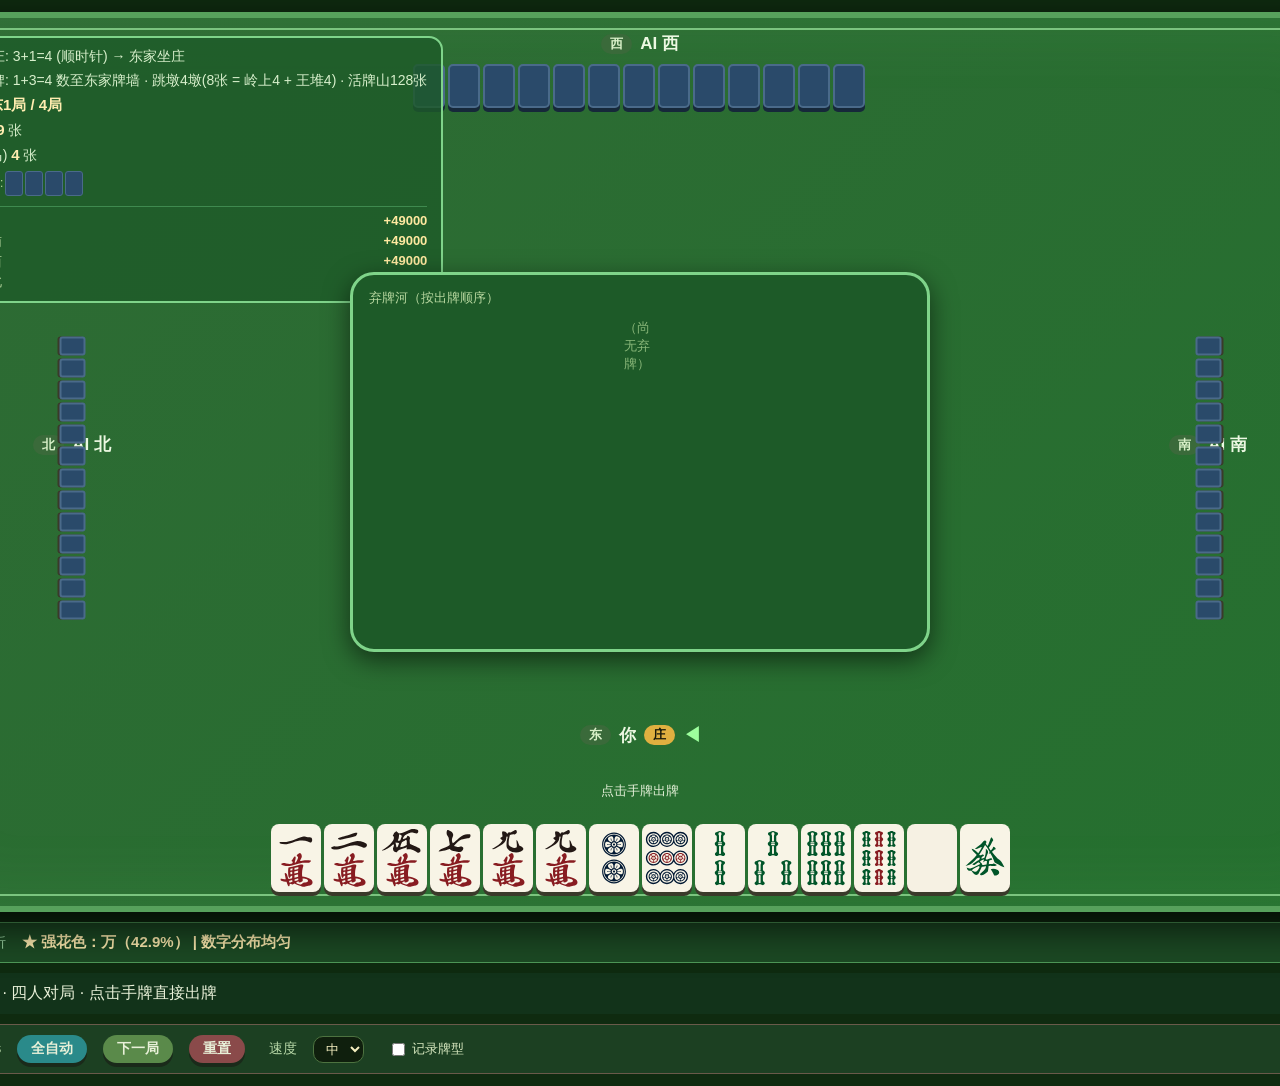
==== index.html @ 4e533957 "初始化七子麻将（Tiisu Mahjong）仓库 规则：Pub-Polaris 原创的赋本位麻将变种（7赋起和）。 代码：由 AI 协作实现（opencode / DeepSeek Harness）。" ====
<!DOCTYPE html>
<html lang="zh-CN">
<head>
<meta charset="UTF-8">
<meta name="viewport" content="width=device-width, initial-scale=1.0">
<title>七子麻将 · 四人游戏</title>
<style>
*{box-sizing:border-box;user-select:none}
body{background:#0f2b10;min-height:100vh;display:flex;justify-content:center;align-items:flex-start;font-family:'Segoe UI',Roboto,sans-serif;margin:0;padding:12px;color:#e4f0d8}
.app{width:1460px;display:flex;flex-direction:column;gap:10px}

/* ── 方形桌面（更亮更大）── */
.table{width:1460px;height:900px;background:linear-gradient(135deg,#2e6a34,#25702f);border-radius:30px;position:relative;border:6px solid #57a15c;box-shadow:0 14px 44px rgba(0,0,0,.75),inset 0 0 80px rgba(120,220,120,.12);flex:none}
.table::before{content:'';position:absolute;inset:10px;border:2px solid #7bc47f;border-radius:22px;pointer-events:none}

/* ── 左上角信息栏（雀魂风格）── */
.top-left-info{position:absolute;left:24px;top:18px;z-index:10;background:#1d5a28cc;border:2px solid #7fd48a;border-radius:14px;padding:10px 14px;display:flex;flex-direction:column;gap:6px;min-width:230px}
.top-left-info .tli-item{font-size:14px;color:#d8f0cc;white-space:nowrap}
.top-left-info .tli-item strong{color:#ffedb0;font-size:15px}
.tli-scores{display:grid;grid-template-columns:auto auto;column-gap:16px;row-gap:2px;margin-top:4px;border-top:1px solid #3f8a4f;padding-top:6px;font-size:13px}
.tli-scores .s-name{color:#b8d8a0}
.tli-scores .s-val{color:#ffe9a0;font-weight:700;text-align:right;min-width:70px}

/* ── 中央固定方形：统一弃牌河（四家按出牌顺序，不分割）── */
.center-square{position:absolute;left:50%;top:50%;transform:translate(-50%,-50%);width:580px;height:380px;background:#1d5a28;border:3px solid #7fd48a;border-radius:24px;z-index:10;display:flex;flex-direction:column;align-items:center;gap:8px;box-shadow:0 8px 26px rgba(0,0,0,.55);padding:14px 16px}
.center-river-label{font-size:13px;color:#b8d8a0;align-self:flex-start}
.center-river{max-height:310px;overflow-y:auto;width:100%}

/* 四个座位 */
.seat{position:absolute;display:flex;flex-direction:column;align-items:center;z-index:5}
.seat-top{top:14px;left:50%;transform:translateX(-50%);width:660px}
.seat-bottom{bottom:14px;left:50%;transform:translateX(-50%);width:1100px}
.seat-left{left:16px;top:50%;transform:translateY(-50%);width:280px}
.seat-right{right:16px;top:50%;transform:translateY(-50%);width:280px}

.pname{color:#ecf8e2;font-size:17px;font-weight:700;display:flex;gap:8px;align-items:center;margin-bottom:5px;white-space:nowrap}
.pname .seat-badge{background:#3a6a3a;border-radius:10px;padding:1px 9px;font-size:13px;color:#d8f0c8}
.pname .dealer-badge{background:#e0b040;color:#1a1a0a;padding:1px 9px;border-radius:10px;font-size:13px;font-weight:800}
.pname .turn-mark{color:#9dff9d;font-size:18px}

/* 手牌 */
.ptiles{display:flex;gap:3px;justify-content:center}
.ptiles.nowrap{flex-wrap:nowrap}
.ptiles.wrap{display:grid;grid-template-columns:repeat(14,min-content);gap:3px;justify-content:center}
.tile{width:50px;height:68px;background-color:#f6f1e3;background-size:100% 100%;background-repeat:no-repeat;background-position:center;border-radius:8px;box-shadow:0 4px 0 #3a3a2a;position:relative;flex:none}
.tile.hidden{background:#2a4a6a;border:2px solid #4a6a8a;box-shadow:0 4px 0 #16283a}
.tile.clickable{cursor:pointer;transition:transform .08s}
.tile.clickable:hover{transform:translateY(-9px);box-shadow:0 9px 0 #4a6a3a}
.tile.small{width:32px;height:44px;border-radius:5px}
.tile.side{width:19px;height:26px;border-radius:3px;box-shadow:0 2px 0 #3a3a2a}
.tile.tiny{width:24px;height:33px;border-radius:4px;box-shadow:0 2px 0 #3a3a2a}
.tile.last-discard{box-shadow:0 0 12px #ff8a8a,0 4px 0 #3a3a2a;outline:2px solid #ff6a6a}

/* 副露 */
.melds{display:flex;gap:6px;margin-top:3px;flex-wrap:wrap;justify-content:center}
.meld-group{display:flex;align-items:center;gap:1px;background:rgba(0,0,0,.25);border-radius:6px;padding:2px 3px}
.meld-group .mtype{font-size:11px;color:#ffe9a0;margin-right:3px;font-weight:700}
.meld-group .tile{box-shadow:none;border:1px solid #b8b890}

/* 各家分区：副露区(左) / 手牌区（操作按钮在玩家手牌上方） */
.seat{display:flex;flex-direction:column;align-items:center;gap:4px}
.meld-area{display:flex;flex-direction:column;gap:4px;align-items:center;order:-1}
.hand-area{display:flex;align-items:center;justify-content:center}
.hand-area.rotate-left{transform:rotate(90deg)}
.hand-area.rotate-right{transform:rotate(-90deg)}
.seat-controls{display:flex;gap:8px;justify-content:center;align-items:center;flex-wrap:wrap;min-height:34px}

/* 弃牌河 */
.pdiscards{display:grid;grid-template-columns:repeat(7,min-content);gap:1px;margin-top:4px;justify-content:center}
.pdiscards .tile{box-shadow:none;border:1px solid #9a9a7a;position:relative}
/* 河牌高亮覆盖层：悬停手牌时显示 */
.pdiscards .tile.hl::after{content:'';position:absolute;inset:0;background:#CCCC33cc;border-radius:3px}

/* 按钮 */
.btn{border:none;border-radius:18px;padding:8px 18px;font-weight:700;font-size:16px;cursor:pointer;box-shadow:0 4px 0 #1a2a1a;transition:all .06s;color:#e8f0d8}
.btn:active{transform:translateY(4px);box-shadow:0 1px 0 #1a2a1a}
.btn:disabled{opacity:.35;transform:translateY(2px);pointer-events:none}
.btn-primary{background:#d4a448;color:#1a1a0a}
.btn-secondary{background:#5a8a4a}
.btn-win{background:#d44;color:#fff}
.btn-auto{background:#2a8a8a}
.btn-danger{background:#8a4a4a}
.btn-sm{font-size:14px;padding:5px 14px;border-radius:14px}

/* 提示覆盖 */
.msg-overlay{position:absolute;top:50%;left:50%;transform:translate(-50%,-170%);background:rgba(0,0,0,.9);color:#fde68a;padding:14px 30px;border-radius:18px;font-size:20px;font-weight:800;z-index:30;text-align:center;pointer-events:none;max-width:800px}

/* 分析栏 / 消息栏 */
.panel{background:#1c4a24;border:1px solid #4f9a58;border-radius:16px;padding:10px 18px;color:#d8f0cc;font-size:15px;display:flex;align-items:center;gap:16px;flex-wrap:wrap;min-height:40px}
.panel .label{color:#a0d8a8;font-size:14px}
.panel .content{color:#ffedb0;font-weight:600}
.msglog{background:#12331a;border-radius:16px;padding:10px 18px;border-left:6px solid #d0b060;color:#e8f0d8;font-size:16px;min-height:38px;display:flex;align-items:center;flex-wrap:wrap;gap:6px 16px}

/* 运行时工具条（游戏页只留日志 + 少量运行时按钮；配置移门户/debug） */
.runtime-bar{background:#1c4022;border-radius:16px;padding:10px 18px;border:1px solid #6a5a4a;display:flex;align-items:center;gap:10px 16px;flex-wrap:wrap;font-size:15px}
.runtime-bar .dbg-label{color:#b8d8a8;font-size:14px}
.debug-log{background:#0d250f;border-radius:16px;padding:10px 16px;border:1px solid #4f8a58;color:#b8d8b0;font-size:13px;max-height:170px;overflow-y:auto;font-family:Consolas,'Courier New',monospace;display:flex;flex-direction:column;gap:1px}
.debug-log .d-LOG{color:#b8d8b0}
.debug-log .d-WARN{color:#ffc840}
.debug-log .d-ERROR{color:#ff7a6a}
.debug-log .d-INFO{color:#7dd3fc}

/* ── 底部操作条（吃碰杠/荣和 + 倒计时）── */
/* 主视角手牌上方的行动区：其上是长考倒计时，其下是一行按钮 */
.seat-actions{display:flex;flex-direction:column;align-items:center;gap:6px;min-height:64px}
.seat-actions .seat-timer{color:#ffd0d0;font-size:16px;font-weight:700;min-height:20px}
.seat-actions .seat-timer strong{color:#ff9;font-size:18px}
.seat-actions .seat-btn-row{display:flex;gap:8px;justify-content:center;flex-wrap:wrap}
.seat-actions .act-msg{color:#ffe9a0;font-size:13px}

/* ── 牌山/王牌查看器 ── */
.wall-viewer{background:#14381a;border:1px solid #3f7a48;border-radius:16px;padding:10px 16px}
.wv-tabs{display:flex;gap:6px;margin-bottom:8px}
.wv-tab{background:#2a5a30;border:1px solid #4f8a58;border-radius:12px;padding:4px 16px;font-size:14px;color:#d8f0cc;cursor:pointer}
.wv-tab.active{background:#d4a448;color:#1a1a0a;border-color:#e0b040}
.wv-body{display:flex;flex-wrap:wrap;gap:2px;align-items:center;min-height:44px}
.wv-tile{width:22px;height:30px;background-color:#f6f1e3;background-size:100% 100%;background-repeat:no-repeat;border-radius:3px;border:1px solid #8a8a6a;position:relative}
.wv-tile.blue-mark{border:2px solid #4aa3ff}
.wv-tile.yellow-mark{border:2px solid #ffd84a}
.wv-tile.face-down{background:#2a4a6a;border:1px solid #4a6a8a}
.wv-legend{font-size:12px;color:#b8d8a0;margin-top:6px;display:flex;gap:16px;align-items:center}
.wv-legend .sw{display:inline-block;width:16px;height:16px;border-radius:3px;margin-right:4px;vertical-align:middle}
.tli-ma{display:flex;gap:2px;align-items:center;flex-wrap:wrap;font-size:12px;color:#b8d8a0;min-height:24px}
.tli-ma .wv-tile{width:18px;height:25px;background-size:100% 100%}
</style>
</head>
<body>
<div class="app">
<div class="table" id="table">
    <div class="top-left-info" id="topLeftInfo">
        <div class="tli-item" id="diceDealerLine" style="display:none"></div>
        <div class="tli-item" id="diceCutLine" style="display:none"></div>
        <div class="tli-item">场次 <strong id="roundDisplay">东1局</strong> <span id="honbaDisplay"></span></div>
        <div class="tli-item">牌山 <strong id="wallCount">0</strong> 张</div>
        <div class="tli-item">岭上(马) <strong id="rinshanCount">4</strong> 张</div>
        <div class="tli-ma" id="tliMa"></div>
        <div class="tli-scores" id="tlScores"></div>
    </div>
    <div class="center-square" id="centerSquare">
        <div class="center-river-label">弃牌河（按出牌顺序）</div>
        <div class="pdiscards center-river" id="centerRiver"></div>
    </div>
    <div class="seat seat-top" id="seatTop"></div>
    <div class="seat seat-left" id="seatLeft"></div>
    <div class="seat seat-right" id="seatRight"></div>
    <div class="seat seat-bottom" id="seatBottom"></div>
    <div class="msg-overlay" id="msg" style="display:none"></div>
</div>
<div class="panel">
    <span class="label">🔍 手牌分析</span>
    <span class="content" id="handAnalysis">等待分析…</span>
</div>
<div class="msglog" id="msgLog"><span>七子麻将 · 四人对局 · 点击手牌直接出牌</span></div>
<div class="wall-viewer" id="wallViewer" style="display:none">
    <div class="wv-tabs">
        <button class="wv-tab active" id="wvTabWall" onclick="showWallTab('wall')">牌山</button>
        <button class="wv-tab" id="wvTabRinshan" onclick="showWallTab('rinshan')">王牌堆(岭上)</button>
        <span class="wv-legend" style="margin-left:auto">
            <span><span class="sw" style="background:#f6f1e3;border:2px solid #ffd84a"></span>赋马牌</span>
            <span><span class="sw" style="background:#f6f1e3;border:2px solid #4aa3ff"></span>王牌堆</span>
        </span>
    </div>
    <div class="wv-body" id="wvBody"></div>
</div>
<div class="runtime-bar">
    <span class="dbg-label">⏱ 长考 <strong id="thinkDisplay">30</strong>s</span>
    <button class="btn btn-sm btn-auto" id="autoBtn">全自动</button>
    <button class="btn btn-sm btn-secondary" id="nextRoundBtn">下一局</button>
    <button class="btn btn-sm btn-danger" id="resetBtn">重置</button>
    <span class="dbg-label" style="margin-left:8px;">速度</span>
    <select id="speedSel" style="background:#0f1f0d;color:#f5efc0;border:1px solid #4d7340;border-radius:10px;padding:4px 8px;font-size:13px">
        <option value="600">慢</option>
        <option value="250" selected>中</option>
        <option value="60">快</option>
    </select>
    <label style="display:flex;align-items:center;gap:4px;cursor:pointer;color:#d8e8c0;font-size:13px;margin-left:8px"><input type="checkbox" id="recordTilesChk" onchange="game.recordTiles=this.checked">记录牌型</label>
</div>
<div class="debug-log" id="debugLog"></div>
</div>
<script src="src/handAnalyzer.js"></script>
<script src="src/tiles.js"></script>
<script src="src/uuid.js"></script>
<script src="src/notation.js"></script>
<script src="src/tenpai.js"></script>
<script src="src/aiPlayer.js"></script>
<script src="src/winchecker.js"></script>
<script src="src/engine.js"></script>
<script>
// ══════════════════════════════════════════════════════════════
// 装配层 + UI（游戏逻辑已解耦至 tiles.js / winchecker.js / engine.js）
// ══════════════════════════════════════════════════════════════

// ── 启动参数（门户/URL 传入；无参默认东风场 4 局）──
let LAUNCH = (() => {
    const p = new URLSearchParams(location.search);
    return { mode: parseInt(p.get('mode')) || 4, test: p.get('test') === '1' };
})();

// 注意：engine.js / winchecker.js 等由 <script src> 加载。
// 极少数情况下（磁盘/网络抖动）某个脚本可能未成功执行，导致 WinChecker / TiisuMahjong 未定义。
// 这里延迟到 DOMContentLoaded，并用 ensureDeps() 兜底补加载后再创建 game。
let game = null;

// ── 日志 ──
function gameLog(msg) {
    const line = '[' + new Date().toLocaleString() + '] ' + msg;
    console.log(line);
    try {
        fetch('/api/log', {
            method: 'POST',
            headers: { 'Content-Type': 'application/json' },
            body: JSON.stringify({ message: line }),
            keepalive: true
        }).catch(() => {});
    } catch(e) {}
}

// ── Debugger（console 捕获 + 转发 chrlog）──
class Debugger {
    constructor() {
        this.buffer = [];
        this.max = 300;
        this.el = null;
        this.session = null;
        this._queue = [];
        this._flushTimer = null;
        this._patch();
        this._initSession();
        this._patchGlobalErrors();
    }
    _initSession() {
        const d = new Date();
        const p = n => (n < 10 ? '0' : '') + n;
        this.session = '' + (d.getFullYear() % 100) + p(d.getMonth()+1) + p(d.getDate()) + '_' +
            p(d.getHours()) + '-' + p(d.getMinutes()) + '-' + p(d.getSeconds());
    }
    _patch() {
        const d = this;
        const orig = { log: console.log, warn: console.warn, error: console.error, info: console.info };
        console.log = function(...a) { d._capture('LOG', ...a); orig.log.apply(console, a); };
        console.warn = function(...a) { d._capture('WARN', ...a); orig.warn.apply(console, a); };
        console.error = function(...a) { d._capture('ERROR', ...a); orig.error.apply(console, a); };
        console.info = function(...a) { d._capture('INFO', ...a); orig.info.apply(console, a); };
    }
    _patchGlobalErrors() {
        const d = this;
        window.addEventListener('error', function(e) {
            d._capture('ERROR', 'UNCAUGHT: ' + (e.message || '') + ' @ ' + (e.filename || '') + ':' + (e.lineno || ''));
        });
        window.addEventListener('unhandledrejection', function(e) {
            let r = e.reason;
            d._capture('ERROR', 'UNHANDLED_PROMISE: ' + (r && (r.stack || r.message) || String(r)));
        });
    }
    _capture(lvl, ...args) {
        const msg = args.map(a => typeof a === 'object' ? JSON.stringify(a) : String(a)).join(' ');
        const entry = { time: new Date(), level: lvl, message: msg };
        this.buffer.push(entry);
        if (this.buffer.length > this.max) this.buffer.shift();
        this._render(entry);
        this._forward(entry);
    }
    _forward(entry) {
        if (!this.session) return;
        this._queue.push('[' + entry.time.toLocaleString() + '] [' + entry.level + '] ' + entry.message);
        if (this._flushTimer) return;
        const d = this;
        this._flushTimer = setTimeout(() => {
            d._flushTimer = null;
            const batch = d._queue.splice(0, d._queue.length);
            if (!batch.length) return;
            try {
                fetch('/api/chrlog', {
                    method: 'POST',
                    headers: { 'Content-Type': 'application/json' },
                    body: JSON.stringify({ session: d.session, entry: batch.join('\n') }),
                    keepalive: true
                }).catch(() => {});
            } catch(e) {}
        }, 800);
    }
    _render(entry) {
        if (!this.el) return;
        const t = entry.time.toLocaleTimeString();
        const d = document.createElement('div');
        d.className = 'd-' + entry.level;
        d.textContent = '[' + t + '] [' + entry.level + '] ' + entry.message;
        this.el.appendChild(d);
        this.el.scrollTop = this.el.scrollHeight;
    }
    attach(el) { this.el = el; }
}

// ── 消息 ──
function showMsg(msg, important) {
    const el = document.getElementById('msg');
    el.style.display = msg ? 'block' : 'none';
    // 支持 HTML（和牌/流局计分表格）
    el.innerHTML = msg || '';
    if (important && msg) { clearTimeout(showMsg._t); showMsg._t = setTimeout(() => { if (el.innerHTML === msg) el.style.display = 'none'; }, 10000); }
}

// 开局显示一次各家 UUID：对"其他人类"隐去中间段(A-****-****-D)；AI 对玩家不隐藏
function showPlayerUUIDs(playerUUID) {
    const rows = game.players.map(p => {
        const display = (p.isHuman)
            ? p.uuid                            // 自己/本人类：完整
            : (typeof maskUUID === 'function' ? maskUUID(p.uuid) : p.uuid); // AI/其他家：掩码
        return '<tr><td>' + seatLabel(p) + '</td><td style="font-family:Consolas,monospace">' + display + '</td></tr>';
    }).join('');
    showMsg('<div style="text-align:center;margin-bottom:6px"><b>🆔 对局玩家</b></div>' +
        '<table style="border-collapse:collapse;margin:0 auto">' +
        '<tr style="border-bottom:1px solid #888"><th>玩家</th><th>UUID</th></tr>' + rows + '</table>', true);
}

// ── 模式启动 ──
function startMode(target, isTest) {
    game.setMode(target);
    game.handNumber++;
    game.startNewRound();
    if (isTest) {
        gameLog('测试模式开始: ' + target + '局');
    } else {
        gameLog('选择模式: ' + (target === 1 ? '一局' : target === 4 ? '东风场' : target === 8 ? '南风场' : '全庄'));
    }
}

// 可选役(5.7)开关
function toggleOptional(id, on) {
    if (on) game.checker.optionalEnabled.add(id);
    else game.checker.optionalEnabled.delete(id);
    gameLog('可选役 ' + id + (on ? ' 启用' : ' 禁用'));
}

// ── UI 渲染 ──
function renderSeat(pi, pos) {
    const p = game.players[pi];
    const el = document.getElementById('seat' + pos.charAt(0).toUpperCase() + pos.slice(1));
    if (!el) return;
    const isTurn = game.turnIndex === pi && game.state !== 'idle' && game.state !== 'ended';
    const reveal = game.revealHands; // 和牌/流局后明牌

    let html = '<div class="pname">';
    html += '<span class="seat-badge">' + ({east:'东',south:'南',west:'西',north:'北'}[p.seatWind] || p.seatWind) + '</span>';
    html += p.name;
    if (p.isDealer) html += '<span class="dealer-badge">庄</span>';
    if (isTurn) html += '<span class="turn-mark">◀</span>';
    html += '</div>';

    // 副露区（各家左侧独立位置）
    if (p.melds.length > 0) {
        const mtype = {chi:'吃',pon:'碰',minkan:'杠',ankan:'暗杠',kakan:'加杠'};
        html += '<div class="meld-area">';
        for (let m of p.melds) {
            html += '<div class="meld-group"><span class="mtype">' + (mtype[m.type]||m.type) + '</span>';
            for (let t of m.tiles) {
                html += '<div class="tile tiny" style="background-image:url(\'' + tileSvg(t) + '\')"></div>';
            }
            html += '</div>';
        }
        html += '</div>';
    }

    // 行动区：玩家手牌上方（其上是长考倒计时，其下一行按钮）
    if (p.isHuman) {
        html += '<div class="seat-actions" id="seatActions"></div>';
    }

    // 手牌区（按座次旋转；上座保持横排）
    const rotateCls = pos === 'left' ? ' rotate-left' : pos === 'right' ? ' rotate-right' : '';
    const nowrap = (pos === 'left' || pos === 'right') ? ' nowrap' : ' wrap';
    html += '<div class="hand-area' + rotateCls + '"><div class="ptiles' + nowrap + '">';
    if (p.isHuman) {
        p.hand.forEach((t, i) => {
            html += '<div class="tile clickable" data-pi="' + pi + '" data-idx="' + i + '" data-id="' + t.id + '" style="background-image:url(\'' + tileSvg(t) + '\')"></div>';
        });
    } else if (reveal) {
        // 明牌：显示真实牌面（小型）
        for (let i = 0; i < p.hand.length; i++) {
            const cls = pos === 'bottom' ? ' small' : (pos === 'left' || pos === 'right' ? ' side' : ' small');
            html += '<div class="tile' + cls + '" style="background-image:url(\'' + tileSvg(p.hand[i]) + '\')"></div>';
        }
    } else {
        for (let i = 0; i < p.hand.length; i++) {
            const cls = pos === 'bottom' ? '' : (pos === 'left' || pos === 'right' ? ' side' : ' small');
            html += '<div class="tile hidden' + cls + '"></div>';
        }
    }
    html += '</div></div>';

    el.innerHTML = html;
}

// 中央统一弃牌河：按全桌出牌顺序逐张追加，7 张/行换行（四家不分割）
function renderCenterRiver() {
    const el = document.getElementById('centerRiver');
    if (!el) return;
    const entries = (game.roundDiscards || []);
    let html = '';
    entries.forEach((e, i) => {
        const t = e.tile;
        const isLast = game.lastDiscarded && game.lastDiscarded.id === t.id && i === entries.length - 1;
        html += '<div class="tile tiny' + (isLast ? ' last-discard' : '') + '" data-id="' + t.id + '" style="background-image:url(\'' + tileSvg(t) + '\')"></div>';
    });
    el.innerHTML = html || '<span style="color:#8ab87a;font-size:13px">（尚无弃牌）</span>';
    el.scrollTop = el.scrollHeight;
}

function updateDiceLines(dealerInfo) {
    const dl = document.getElementById('diceDealerLine');
    const cl = document.getElementById('diceCutLine');
    const wn = ['东','南','西','北'];
    if (game.diceDealer) {
        const d = game.diceDealer;
        const sum = d[0] + d[1];
        const dir = dealerInfo ? dealerInfo.dir : (sum === 7 ? '自数' : (sum < 7 ? '顺时针' : '逆时针'));
        dl.style.display = 'block';
        dl.textContent = '🎲 定庄: ' + d[0] + '+' + d[1] + '=' + sum + ' (' + dir + ') → ' + wn[game.dealerIndex] + '家坐庄';
    } else {
        dl.style.display = 'none';
    }
    if (game.diceCut && game.cutInfo) {
        const d = game.diceCut;
        const sum = d[0] + d[1];
        const c = game.cutInfo;
        cl.style.display = 'block';
        cl.textContent = '🎲 配牌: ' + d[0] + '+' + d[1] + '=' + sum + ' 数至' + wn[c.side] + '家牌墙 · 跳墩' + c.stack + '墩(' + c.skipTiles + '张 = 岭上' + c.maCount + ' + 王堆' + c.wangCount + ') · 活牌山' + (136 - c.skipTiles) + '张';
    } else {
        cl.style.display = 'none';
    }
}

// 主视角行动区：其上是长考倒计时，其下一行按钮（荣和/吃/碰/杠/过 / 和牌!/杠/流局）
function renderActionArea() {
    const el = document.getElementById('seatActions');
    if (!el) return; // 全 AI 时无玩家座位
    const g = game;
    const human = g.humanIdx;
    const p = g.players[human];

    // ── 倒计时行（行动窗口时显示）──
    let timerHtml = '';
    if (g._actOpts) {
        timerHtml = '<div class="seat-timer">⏱ <strong>' + (g._actLeft != null ? g._actLeft : 0) + '</strong>s · ' +
            (g._actMsg || '') + '</div>';
    } else {
        timerHtml = '<div class="seat-timer"></div>';
    }

    // ── 按钮行 ──
    let row = '';
    if (g._actOpts) {
        // 行动窗口：荣和 / 吃(可多个) / 碰 / 杠 / 过
        const opts = g._actOpts;
        if (opts.ron) {
            row += '<button class="btn btn-win" onclick="game.humanRon()">🎯 荣和</button>';
        }
        if (opts.chi) {
            const chiList = opts.chiList || [];
            if (chiList.length <= 1) {
                row += '<button class="btn btn-secondary" onclick="game.humanChi(0)">吃</button>';
            } else {
                chiList.forEach((o, i) => {
                    row += '<button class="btn btn-secondary" onclick="game.humanChi(' + i + ')">吃 ' +
                        o.trio.map(t=>t.num).join('') + o.trio[0].suit + '</button>';
                });
            }
        }
        if (opts.pon) row += '<button class="btn btn-primary" onclick="game.humanPon()">碰</button>';
        if (opts.kan) row += '<button class="btn btn-win" onclick="game.humanKan()">杠</button>';
        if (opts.ron || opts.kan || opts.pon || opts.chi) {
            row += '<button class="btn btn-secondary" onclick="game.passAction()">过</button>';
        }
    } else if (g.state === 'human_discard') {
        // 自己的出牌阶段：和牌! / 杠 / 流局 / 提示
        const total = p.totalTiles();
        if (total === 14 + p.kongCount()) {
            const canWin = g.checker.checkWin(p.hand.slice(), true,
                p.melds.length > 0 || p.minkanCount > 0, p.ankanCount, p.minkanCount,
                p.melds, p.kans, p.firstTurn, p.discards, p._lastDraw,
                g.buildWinCtx(p, p._lastDraw, true)).success;
            if (canWin) row += '<button class="btn btn-win" onclick="game.humanTsumo()">🏆 和牌!</button>';
        }
        if (g.canAnkan(p) || g.canKakan(p)) {
            row += '<button class="btn btn-primary" onclick="game.humanKanSelf()">杠</button>';
        }
        // 统一「流局」按钮（4.3 推牌流局）：九种九牌 / 十三不靠
        const flowOpts = g.flowOptions(p.hand);
        if (flowOpts.length > 0) {
            row += '<button class="btn btn-primary" onclick="game.humanFlow()">流局(' +
                flowOpts.join(' / ') + ')</button>';
        }
        if (!row) row = '<span class="info" style="font-size:13px">点击手牌出牌</span>';
    }
    el.innerHTML = timerHtml + '<div class="seat-btn-row">' + row + '</div>';
}

// 左上角：岭上(马) 牌面（默认暗牌；showMa 或和牌后亮出）
function renderTopLeftMa() {
    const el = document.getElementById('tliMa');
    if (!el) return;
    const showMa = (game.settings && game.settings.showMa) || game.revealHands;
    let html = '';
    if (game.rinshan && game.rinshan.length) {
        for (let i = 0; i < game.rinshan.length; i++) {
            const t = game.rinshan[i];
            if (showMa) {
                html += '<div class="wv-tile' + (i === 0 ? ' yellow-mark' : ' blue-mark') + '" style="background-image:url(\'' + tileSvg(t) + '\')"></div>';
            } else {
                html += '<div class="wv-tile face-down"></div>';
            }
        }
    }
    el.innerHTML = html ? ('岭上(马): ' + html) : '';
}

function renderAll() {
    document.getElementById('wallCount').textContent = game.wall.length;
    document.getElementById('rinshanCount').textContent = game.rinshan.length;

    const rdEl = document.getElementById('roundDisplay');
    rdEl.textContent = game.roundLabel() + ' / ' + game.modeTarget + '局';
    document.getElementById('honbaDisplay').textContent = game.honba > 0 ? ('· ' + game.honba + '本场') : '';

    // 左上角：四家分数 4 行 × 2 列（东/南/西/北 + 分数）
    const tl = document.getElementById('tlScores');
    if (tl) {
        const wn = {east:'东',south:'南',west:'西',north:'北'};
        tl.innerHTML = game.players.map((p, i) =>
            '<span class="s-name">' + (wn[p.seatWind]||p.seatWind) + ' ' + p.name + '</span>' +
            '<span class="s-val">' + (game.scores[i] >= 0 ? '+' : '') + game.scores[i] + '</span>'
        ).join('');
    }

    renderSeat(0, 'bottom');
    renderSeat(1, 'right');
    renderSeat(2, 'top');
    renderSeat(3, 'left');
    renderActionArea();
    renderCenterRiver();
    renderTopLeftMa();
    updateAnalysis();
    updateDiceLines();
    // 牌山查看器仅调试选项开启时显示
    const wv = document.getElementById('wallViewer');
    if (wv) wv.style.display = (game.settings && game.settings.showWallViewer) ? '' : 'none';
    if (game.settings && game.settings.showWallViewer) renderWallViewer();
}

let wvTab = 'wall';
function showWallTab(tab) {
    wvTab = tab;
    document.getElementById('wvTabWall').className = 'wv-tab' + (tab === 'wall' ? ' active' : '');
    document.getElementById('wvTabRinshan').className = 'wv-tab' + (tab === 'rinshan' ? ' active' : '');
    renderWallViewer();
}

function renderWallViewer() {
    const body = document.getElementById('wvBody');
    if (!body) return;
    let html = '';
    if (wvTab === 'wall') {
        const remaining = game.wall.slice().reverse();
        const n = Math.min(remaining.length, 200);
        for (let i = 0; i < n; i++) {
            html += '<div class="wv-tile" style="background-image:url(\'' + tileSvg(remaining[i]) + '\')"></div>';
        }
        html += n === 0 ? '<span style="color:#ff9">牌山已空</span>' : '';
    } else {
        const showMa = (game.settings && game.settings.showMa) || game.revealHands;
        for (let i = 0; i < game.rinshan.length; i++) {
            const t = game.rinshan[i];
            if (showMa) {
                html += '<div class="wv-tile' + (i === 0 ? ' yellow-mark' : ' blue-mark') + '" style="background-image:url(\'' + tileSvg(t) + '\')"></div>';
            } else {
                html += '<div class="wv-tile face-down" data-id="' + t.id + '"></div>';
            }
        }
        html += game.rinshan.length === 0 ? '<span style="color:#ff9">王牌堆已空</span>' : '';
        if (showMa) {
            html += '<span style="color:#b8d8a0;margin-left:10px;font-size:13px">左起第1张为赋马牌(黄)，其余为王牌堆(蓝)</span>';
        } else {
            html += '<span style="color:#b8d8a0;margin-left:10px;font-size:13px">马牌默认暗牌 · 和牌后 / 设置中开启"显示马牌"时可见</span>';
        }
    }
    body.innerHTML = html;
}

function updateAnalysis() {
    const human = game.humanIdx;
    const p = game.players[human];
    const el = document.getElementById('handAnalysis');
    if (p && p.hand && p.hand.length > 0 && typeof analyzeHand === 'function') {
        const a = analyzeHand(p.hand);
        el.textContent = a ? a.description : '分析失败';
    } else {
        el.textContent = '等待摸牌…';
    }
}

// ── 计分自测：?scoretest=1 ──
function runScoreTest() {
    const out = [];
    const cases = [7,8,9,10,11,12,13,14,15,16,17,18,19,20,21,22,23,24,25,26,27,28];
    for (const fu of cases) {
        const sub = game.calcPoints(fu);
        const dealer = sub * 1.5;
        out.push(fu + '赋: 子' + sub + ' 庄' + dealer + ' 庄/3=' + (dealer/3) + ' 整除=' + (dealer%3===0));
    }
    const hand7 = [
        {suit:'m',num:1,id:'m1'},{suit:'m',num:2,id:'m2'},{suit:'m',num:3,id:'m3'},
        {suit:'m',num:2,id:'m2'},{suit:'m',num:3,id:'m3'},{suit:'m',num:4,id:'m4'},
        {suit:'m',num:3,id:'m3'},{suit:'m',num:4,id:'m4'},{suit:'m',num:5,id:'m5'},
        {suit:'m',num:4,id:'m4'},{suit:'m',num:5,id:'m5'},{suit:'m',num:6,id:'m6'},
        {suit:'p',num:5,id:'p5'},{suit:'p',num:5,id:'p5'}
    ];
    const r = game.checker.checkWin(hand7, true, false, 0, 0, [], [], false, false, [], {suit:'p',num:5,id:'p5'}, false);
    const names = (r.activeYaku||[]).map(y=>y.name);
    out.push('7赋手牌: success=' + r.success + ' totalFu=' + r.totalFu + ' points=' + game.calcPoints(r.totalFu) + ' 卡七加成=' + (names.filter(n=>n==='卡七自摸加成').length));
    out.push('子家自摸7000分摊: each=' + game.splitPayment(7000).each + ' rem=' + game.splitPayment(7000).remainder + ' 总和=' + (game.splitPayment(7000).each*3+game.splitPayment(7000).remainder));
    out.push('庄家7000(10500)分摊: each=' + game.splitPayment(10500).each + ' rem=' + game.splitPayment(10500).remainder);
    const allHonor = [
        {suit:'z',num:'1',id:'z1'},{suit:'z',num:'1',id:'z1'},{suit:'z',num:'2',id:'z2'},{suit:'z',num:'2',id:'z2'},
        {suit:'z',num:'3',id:'z3'},{suit:'z',num:'3',id:'z3'},{suit:'z',num:'4',id:'z4'},{suit:'z',num:'4',id:'z4'},
        {suit:'z',num:'5',id:'z5'},{suit:'z',num:'5',id:'z5'},{suit:'z',num:'6',id:'z6'},{suit:'z',num:'6',id:'z6'},
        {suit:'z',num:'7',id:'z7'},{suit:'z',num:'7',id:'z7'}
    ];
    const fn = game.checker.conditionFn('missing_seven');
    out.push('全字手牌缺七=' + fn(allHonor, null) + ' (应为false)');
    out.push('全字手牌卡七=' + game.checker.conditionFn('kachi_7')(allHonor, null) + ' (应为false)');
    document.getElementById('debugLog').textContent = out.join('\n');
    console.log('SCORETEST:' + out.join(' | '));
}

// ══════════════════════════════════════════════════════════════
// 初始化
// 用 window 'load'（而非 DOMContentLoaded）：确保所有 <script src> 都已执行完毕，
// 避免在极快/虚拟时钟场景下拿到尚未就绪的 WinChecker / TiisuMahjong。
// ══════════════════════════════════════════════════════════════
// 依赖兜底：若某个 <script src> 偶发加载失败，动态补加载一次后重试。
// 用 thunk + 动态 <script> 的 onload 等待真实网络；不用 setTimeout（虚拟时钟下不可靠）。
async function ensureDeps() {
    const deps = [
        ['tiles.js',        () => typeof createDeck !== 'undefined' && typeof parseTileString !== 'undefined' && typeof tileSvg !== 'undefined'],
        ['uuid.js',         () => typeof getPlayerUUID !== 'undefined' && typeof generateAIUUID !== 'undefined' && typeof maskUUID !== 'undefined'],
        ['notation.js',     () => typeof handToStr !== 'undefined' && typeof meldsToStr !== 'undefined' && typeof seatLabel !== 'undefined'],
        ['tenpai.js',       () => typeof listTenpai !== 'undefined'],
        ['aiPlayer.js',     () => typeof getAIDiscardIndex !== 'undefined'],
        ['winchecker.js',   () => typeof WinChecker !== 'undefined'],
        ['engine.js',       () => typeof TiisuMahjong !== 'undefined'],
        ['handAnalyzer.js', () => typeof analyzeHand !== 'undefined']
    ];
    for (const [file, ready] of deps) {
        if (ready()) continue;
        console.warn('[boot] 补加载 ' + file);
        await new Promise((resolve) => {
            const s = document.createElement('script');
            s.src = 'src/' + file + '?reboot=' + Date.now();
            s.onload = resolve;
            s.onerror = resolve;
            document.head.appendChild(s);
        });
    }
}

window.addEventListener('load', async () => {
    if (typeof WinChecker === 'undefined' || typeof TiisuMahjong === 'undefined') {
        console.warn('[boot] 依赖缺失，尝试补加载：WinChecker=' + (typeof WinChecker) + ' TiisuMahjong=' + (typeof TiisuMahjong));
        await ensureDeps();
    }
    if (typeof WinChecker === 'undefined' || typeof TiisuMahjong === 'undefined') {
        console.error('[boot] 依赖仍缺失，放弃启动：WinChecker=' + (typeof WinChecker) + ' TiisuMahjong=' + (typeof TiisuMahjong));
        return;
    }

    // 装配：加载 ike.json → 注入 WinChecker → 注入引擎
    let config;
    try { config = await (await fetch('ike.json')).json(); } catch(e) { config = await (await fetch('./ike.json')).json(); }
    const checker = new WinChecker(null, config);
    const playerUUID = getPlayerUUID();
    game = new TiisuMahjong();
    window.__game = game;
    __SESSION__ = (() => {
        const d = new Date(), p = n => (n < 10 ? '0' : '') + n;
        return '' + d.getFullYear() + p(d.getMonth()+1) + p(d.getDate()) + '_' +
            p(d.getHours()) + '-' + p(d.getMinutes()) + '-' + p(d.getSeconds());
    })();
    // 加载设置（/api/settings）与会话存档（/api/state）
    let settings = {};
    let saved = null;
    try { settings = await (await fetch('/api/settings')).json(); } catch(e) { settings = {}; }
    try { saved = await (await fetch('/api/state')).json(); } catch(e) { saved = null; }

    game.init(config, checker, playerUUID, settings);
    game.applySettings(settings);

    const dbg = new Debugger();
    dbg.attach(document.getElementById('debugLog'));
    gameLog('游戏启动 · 四人模式 · 玩家UUID=' + playerUUID + ' · 长考' + (settings.thinkSeconds||30) + 's');
    document.getElementById('thinkDisplay').textContent = settings.thinkSeconds || 30;
    if (settings.recordTiles) {
        document.getElementById('recordTilesChk').checked = true;
        game.recordTiles = true; // 修复：设置中的"记录牌型"此前只勾了界面未真正生效
    }
    // 调试日志默认隐藏，仅设置开启"显示调试面板"时显示
    document.getElementById('debugLog').style.display = settings.showDebug ? '' : 'none';
    renderAll();

    // ── 会话恢复：有进行中存档且 UUID 匹配 → 确认后从下一局继续 ──
    async function maybeResume() {
        if (!saved || !saved.inProgress) { startFresh(); return; }
        if (saved.playerUUID && playerUUID && saved.playerUUID !== playerUUID) { startFresh(); return; }
        // 演示/自测模式跳过恢复弹窗（避免阻塞无头运行）
        const q0 = new URLSearchParams(location.search);
        if (q0.get('auto') || q0.get('scoretest')) { startFresh(); return; }
        const ok = confirm('检测到未完成对局（' + (saved.handNumber||0) + ' 局后）\n是否继续？\n\n确定=恢复存档继续\n取消=重新开始');
        if (ok && game.applySavedState(saved)) {
            game.handNumber++;
            game.startNewRound();
            gameLog('已恢复存档继续');
        } else {
            startFresh();
        }
    }
    function startFresh() {
        // 清除陈旧存档（避免下次加载误弹恢复提示）
        try { fetch('/api/state', { method:'POST', headers:{'Content-Type':'application/json'}, body: JSON.stringify({ inProgress:false }) }).catch(()=>{}); } catch(e) {}
        showPlayerUUIDs(playerUUID);
        const q = new URLSearchParams(location.search);
        if (q.get('scoretest')) { runScoreTest(); }
        else if (q.get('auto')) {
            LAUNCH = { mode: parseInt(q.get('mode') || 4), test: false };
            game.players.forEach(p => p.isHuman = false);
            game.speed = 60;
            game._demoMode = true;
            game._allAI = true;
            game.handNumber++;
            document.getElementById('autoBtn').textContent = '停止全自动';
            game.setMode(LAUNCH.mode);
            game.startNewRound();
        } else {
            startMode(LAUNCH.mode, LAUNCH.test);
        }
    }

    // 点击手牌 → 直接出牌
    document.getElementById('table').addEventListener('click', function(e) {
        const t = e.target.closest('.tile.clickable');
        if (!t) return;
        const pi = parseInt(t.dataset.pi);
        const idx = parseInt(t.dataset.idx);
        if (pi !== game.humanIdx) return;
        if (game.state !== 'human_discard') return;
        game.humanDiscard(idx);
    });

    // 河牌高亮：悬停手牌 → 给同名牌加覆盖层
    const tableEl = document.getElementById('table');
    function clearRiverHighlights() {
        document.querySelectorAll('.pdiscards .tile.hl').forEach(x => x.classList.remove('hl'));
    }
    tableEl.addEventListener('mouseover', function(e) {
        const t = e.target.closest('.tile.clickable');
        if (!t) return;
        const id = t.dataset.id;
        if (!id) return;
        clearRiverHighlights();
        document.querySelectorAll('.pdiscards .tile').forEach(r => {
            if (r.dataset.id === id) r.classList.add('hl');
        });
    });
    tableEl.addEventListener('mouseout', function(e) {
        const t = e.target.closest('.tile.clickable');
        if (t && !tableEl.contains(e.relatedTarget)) clearRiverHighlights();
    });

    document.getElementById('nextRoundBtn').addEventListener('click', () => {
        game.executeCommand({ action: 'next' });
    });

    document.getElementById('autoBtn').addEventListener('click', () => {
        game.executeCommand({ action: 'auto', speed: parseInt(document.getElementById('speedSel').value) || 250 });
        document.getElementById('autoBtn').textContent = game._allAI ? '停止全自动' : '全自动';
    });

    // ── 重置：10 秒倒计时确认 ──
    let resetCountdown = null;
    const resetBtn = document.getElementById('resetBtn');
    resetBtn.addEventListener('click', () => {
        if (resetCountdown) { clearInterval(resetCountdown); resetCountdown = null; resetBtn.textContent = '重置'; return; }
        let left = 10;
        resetBtn.textContent = '重置(' + left + ')';
        resetBtn.classList.add('btn-danger');
        resetCountdown = setInterval(() => {
            left--;
            resetBtn.textContent = '重置(' + left + ')';
            if (left <= 0) {
                clearInterval(resetCountdown); resetCountdown = null;
                resetBtn.textContent = '重置';
                game.resetAll();
                document.getElementById('autoBtn').textContent = '全自动';
                showMsg('已重置');
                renderAll();
                startFresh();
            }
        }, 1000);
    });

    document.getElementById('speedSel').addEventListener('change', (e) => {
        game.speed = parseInt(e.target.value) || 250;
    });

    // ── 轮询 debug.html 写入的命令（state.game_cmd）──
    async function pollCommands() {
        try {
            const st = await (await fetch('/api/state')).json();
            if (st && st.game_cmd && typeof st.game_cmd === 'object') {
                const res = game.executeCommand(st.game_cmd);
                gameLog('[cmd] ' + (st.game_cmd.action || '?') + ' → ' + res);
                document.getElementById('autoBtn').textContent = game._allAI ? '停止全自动' : '全自动';
                if (typeof renderAll === 'function') renderAll();
                // 清除已执行命令
                await fetch('/api/state', {
                    method: 'POST',
                    headers: { 'Content-Type': 'application/json' },
                    body: JSON.stringify(Object.assign({}, st, { game_cmd: null }))
                }).catch(() => {});
            }
        } catch(e) {}
    }
    setInterval(pollCommands, 1000);

    // ── 键盘快捷键（N=下一局 A=全自动 R=重置 F=流局）──
    document.addEventListener('keydown', (e) => {
        if (e.target && (e.target.tagName === 'INPUT' || e.target.tagName === 'SELECT')) return;
        const k = e.key.toLowerCase();
        if (k === 'n') { game.executeCommand({ action: 'next' }); }
        else if (k === 'a') {
            game.executeCommand({ action: 'auto', speed: game.speed || 250 });
            document.getElementById('autoBtn').textContent = game._allAI ? '停止全自动' : '全自动';
        }
        else if (k === 'r') { resetBtn.click(); }
        else if (k === 'f') { game.humanFlow(); }
    });

    maybeResume();
});
</script>
</body>
</html>
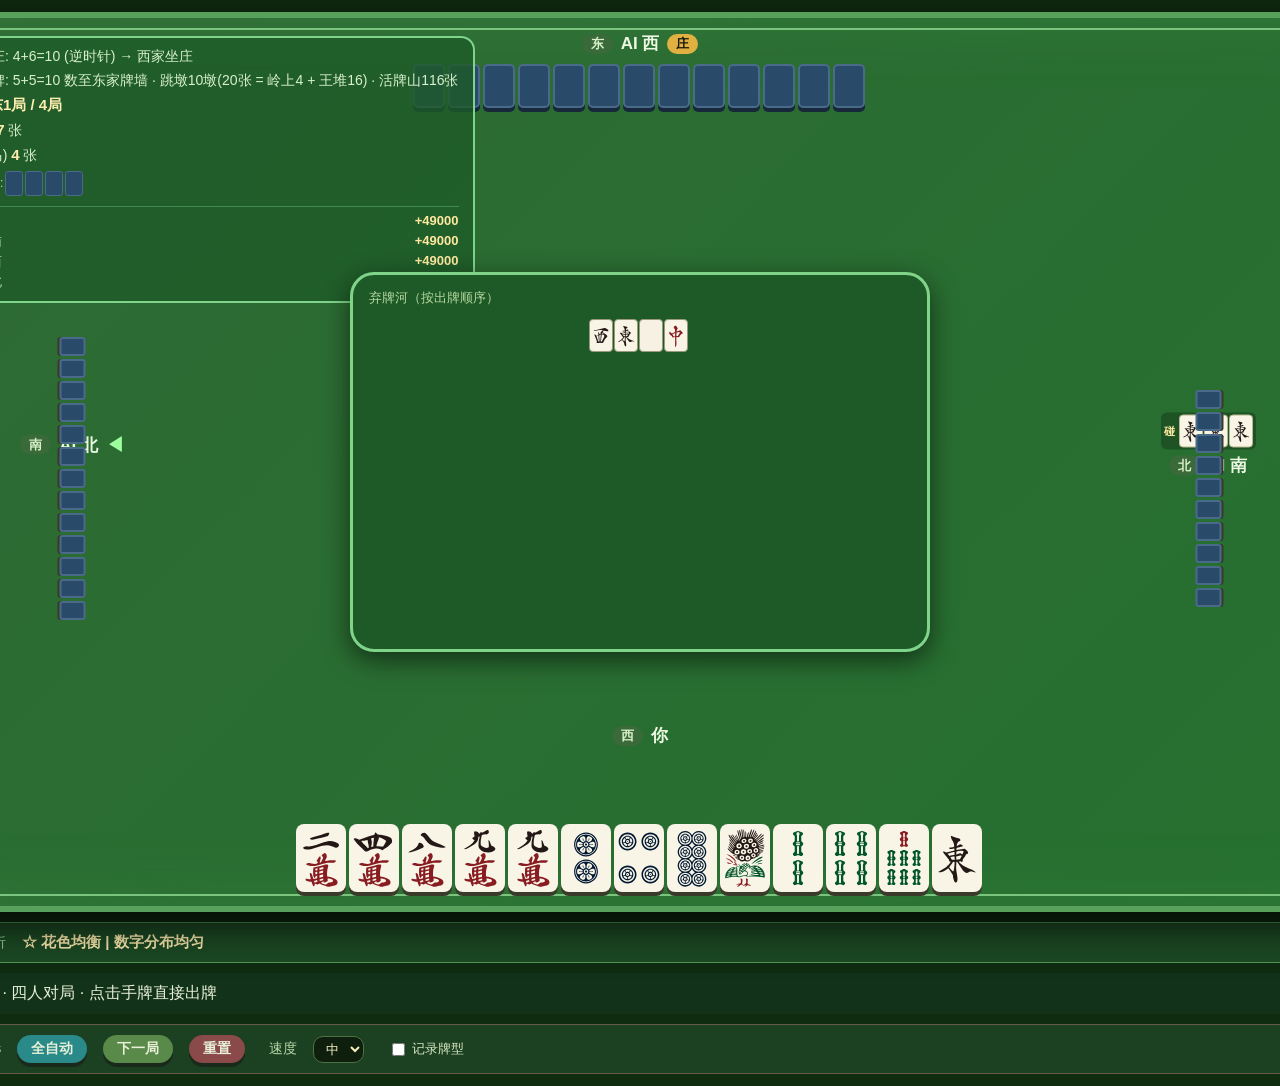
==== commit a697606e: "合并 opencode 校正轮：终局延长只补一手 + 回门户 + 见证统计 同一批由 opencode 改在磁盘、尚未提交的改动，经 dsh 逐一过目后一次提交。 含 CHANGELOG 260927" ====
--- a/index.html
+++ b/index.html
@@ -193,8 +193,11 @@
 // ── 启动参数（门户/URL 传入；无参默认东风场 4 局）──
 let LAUNCH = (() => {
     const p = new URLSearchParams(location.search);
-    return { mode: parseInt(p.get('mode')) || 4, test: p.get('test') === '1' };
+    return { mode: parseInt(p.get('mode')) || 4, test: p.get('test') === '1', nostart: p.get('nostart') === '1' };
 })();
+// nostart=1：只装配、不开局、不读写 state.json —— 供测试页（yaku_test / engine_test）挂载用，
+// 这样断言跑完后 stats.json / state.json 都不会被运行态初始化污染。
+const NO_START = LAUNCH.nostart;
 
 // 注意：engine.js / winchecker.js 等由 <script src> 加载。
 // 极少数情况下（磁盘/网络抖动）某个脚本可能未成功执行，导致 WinChecker / TiisuMahjong 未定义。
@@ -300,6 +303,33 @@
     if (important && msg) { clearTimeout(showMsg._t); showMsg._t = setTimeout(() => { if (el.innerHTML === msg) el.style.display = 'none'; }, 10000); }
 }
 
+// ── 整场结束（大七星直接获胜 / 出岭 / 终局）→ 等待 5 秒后回到门户 ──
+// engine 只调用本函数，不直接依赖 DOM / 跳转（保持逻辑与界面解耦）。
+// 演示模式（?auto=1，game._demoMode）不跳转，避免自动演示被打断。
+function onMatchOver(reason) {
+    if (!game || game._demoMode) return;
+    const SEC = 5;
+    const el = document.getElementById('msg');
+    if (el) {
+        el.style.display = 'block';
+        el.innerHTML = (el.innerHTML || '') +
+            '<div style="font-size:14px;margin-top:8px">' +
+            '（' + (reason || '整场结束') + '）<b id="matchOverLeft">' + SEC + '</b> 秒后返回门户…</div>';
+    }
+    let left = SEC;
+    clearInterval(window._matchOverTimer);
+    window._matchOverTimer = setInterval(() => {
+        left--;
+        const c = document.getElementById('matchOverLeft');
+        if (c) c.textContent = left;
+        if (left <= 0) {
+            clearInterval(window._matchOverTimer);
+            window._matchOverTimer = null;
+            location.href = 'portal.html';
+        }
+    }, 1000);
+}
+
 // 开局显示一次各家 UUID：对"其他人类"隐去中间段(A-****-****-D)；AI 对玩家不隐藏
 function showPlayerUUIDs(playerUUID) {
     const rows = game.players.map(p => {
@@ -315,6 +345,7 @@
 
 // ── 模式启动 ──
 function startMode(target, isTest) {
+    if (window._matchOverTimer) { clearInterval(window._matchOverTimer); window._matchOverTimer = null; }
     game.setMode(target);
     game.handNumber++;
     game.startNewRound();
@@ -723,6 +754,7 @@
         }
     }
     function startFresh() {
+        if (NO_START) { renderAll(); return; }   // 测试页挂载：不开局、不写 state.json
         // 清除陈旧存档（避免下次加载误弹恢复提示）
         try { fetch('/api/state', { method:'POST', headers:{'Content-Type':'application/json'}, body: JSON.stringify({ inProgress:false }) }).catch(()=>{}); } catch(e) {}
         showPlayerUUIDs(playerUUID);
@@ -828,7 +860,7 @@
             }
         } catch(e) {}
     }
-    setInterval(pollCommands, 1000);
+    if (!NO_START) setInterval(pollCommands, 1000);
 
     // ── 键盘快捷键（N=下一局 A=全自动 R=重置 F=流局）──
     document.addEventListener('keydown', (e) => {
@@ -843,7 +875,7 @@
         else if (k === 'f') { game.humanFlow(); }
     });
 
-    maybeResume();
+    if (NO_START) renderAll(); else maybeResume();
 });
 </script>
 </body>
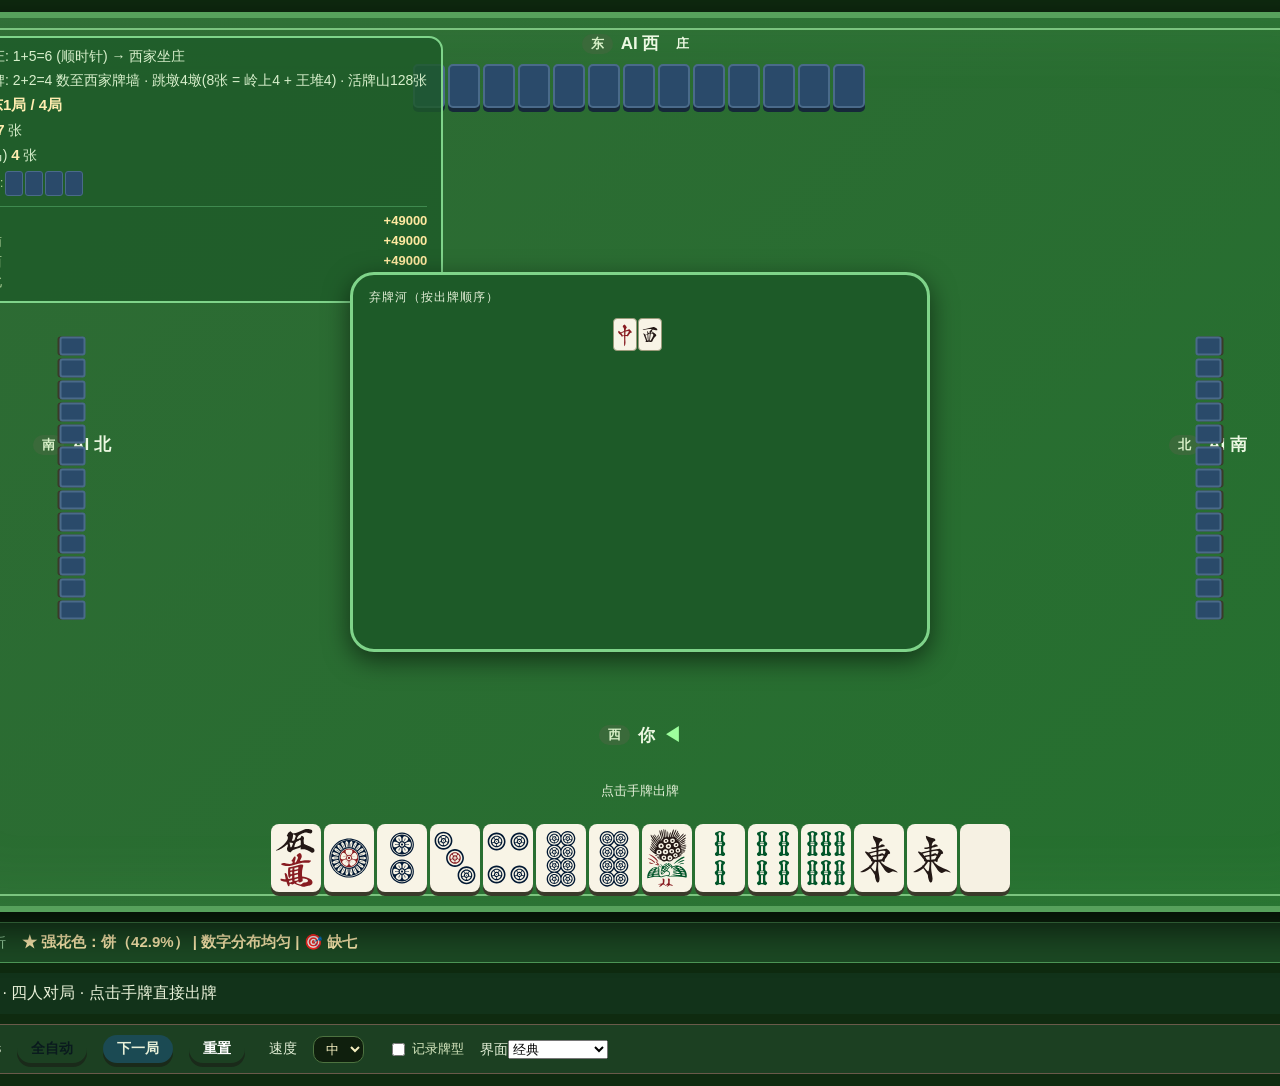
==== commit a2cf232f: "修现代皮肤不生效（261002-04 的两个缺陷）+ 断言补「皮肤接线」 北极星截图发现 new.html 现代版布局塌成一行行文字。查证为上一提交的两个实现缺陷。  缺陷 A（致命）：切换器把 cs" ====
--- a/index.html
+++ b/index.html
@@ -1,128 +1,18 @@
 <!DOCTYPE html>
-<html lang="zh-CN">
+<html lang="zh-CN" data-ui-default="classic">
 <head>
 <meta charset="UTF-8">
 <meta name="viewport" content="width=device-width, initial-scale=1.0">
 <title>七子麻将 · 四人游戏</title>
-<style>
-*{box-sizing:border-box;user-select:none}
-body{background:#0f2b10;min-height:100vh;display:flex;justify-content:center;align-items:flex-start;font-family:'Segoe UI',Roboto,sans-serif;margin:0;padding:12px;color:#e4f0d8}
-.app{width:1460px;display:flex;flex-direction:column;gap:10px}
+<!-- 基础样式：含全部结构规则，任何时候都不得禁用 -->
+<link rel="stylesheet" href="css/game.css">
+<!-- 现代皮肤（覆盖层）：仅当 <html data-ui="modern"> 时生效 -->
+<link rel="stylesheet" href="css/theme-modern.css">
+<script>
+// 尽早标上 data-ui，避免样式闪烁（具体逻辑见 js/game.js 末尾）
+(function(){var K="oc_ui_version",V=["classic","modern"],r=document.documentElement;var d=r.getAttribute("data-ui-default")||"classic",s=null;try{s=localStorage.getItem(K)}catch(e){}var q=null;try{q=new URLSearchParams(location.search).get("ui")}catch(e){}r.setAttribute("data-ui", V.indexOf(q)>=0?q:(V.indexOf(s)>=0?s:(V.indexOf(d)>=0?d:"classic")));})();
+</script>
 
-/* ── 方形桌面（更亮更大）── */
-.table{width:1460px;height:900px;background:linear-gradient(135deg,#2e6a34,#25702f);border-radius:30px;position:relative;border:6px solid #57a15c;box-shadow:0 14px 44px rgba(0,0,0,.75),inset 0 0 80px rgba(120,220,120,.12);flex:none}
-.table::before{content:'';position:absolute;inset:10px;border:2px solid #7bc47f;border-radius:22px;pointer-events:none}
-
-/* ── 左上角信息栏（雀魂风格）── */
-.top-left-info{position:absolute;left:24px;top:18px;z-index:10;background:#1d5a28cc;border:2px solid #7fd48a;border-radius:14px;padding:10px 14px;display:flex;flex-direction:column;gap:6px;min-width:230px}
-.top-left-info .tli-item{font-size:14px;color:#d8f0cc;white-space:nowrap}
-.top-left-info .tli-item strong{color:#ffedb0;font-size:15px}
-.tli-scores{display:grid;grid-template-columns:auto auto;column-gap:16px;row-gap:2px;margin-top:4px;border-top:1px solid #3f8a4f;padding-top:6px;font-size:13px}
-.tli-scores .s-name{color:#b8d8a0}
-.tli-scores .s-val{color:#ffe9a0;font-weight:700;text-align:right;min-width:70px}
-
-/* ── 中央固定方形：统一弃牌河（四家按出牌顺序，不分割）── */
-.center-square{position:absolute;left:50%;top:50%;transform:translate(-50%,-50%);width:580px;height:380px;background:#1d5a28;border:3px solid #7fd48a;border-radius:24px;z-index:10;display:flex;flex-direction:column;align-items:center;gap:8px;box-shadow:0 8px 26px rgba(0,0,0,.55);padding:14px 16px}
-.center-river-label{font-size:13px;color:#b8d8a0;align-self:flex-start}
-.center-river{max-height:310px;overflow-y:auto;width:100%}
-
-/* 四个座位 */
-.seat{position:absolute;display:flex;flex-direction:column;align-items:center;z-index:5}
-.seat-top{top:14px;left:50%;transform:translateX(-50%);width:660px}
-.seat-bottom{bottom:14px;left:50%;transform:translateX(-50%);width:1100px}
-.seat-left{left:16px;top:50%;transform:translateY(-50%);width:280px}
-.seat-right{right:16px;top:50%;transform:translateY(-50%);width:280px}
-
-.pname{color:#ecf8e2;font-size:17px;font-weight:700;display:flex;gap:8px;align-items:center;margin-bottom:5px;white-space:nowrap}
-.pname .seat-badge{background:#3a6a3a;border-radius:10px;padding:1px 9px;font-size:13px;color:#d8f0c8}
-.pname .dealer-badge{background:#e0b040;color:#1a1a0a;padding:1px 9px;border-radius:10px;font-size:13px;font-weight:800}
-.pname .turn-mark{color:#9dff9d;font-size:18px}
-
-/* 手牌 */
-.ptiles{display:flex;gap:3px;justify-content:center}
-.ptiles.nowrap{flex-wrap:nowrap}
-.ptiles.wrap{display:grid;grid-template-columns:repeat(14,min-content);gap:3px;justify-content:center}
-.tile{width:50px;height:68px;background-color:#f6f1e3;background-size:100% 100%;background-repeat:no-repeat;background-position:center;border-radius:8px;box-shadow:0 4px 0 #3a3a2a;position:relative;flex:none}
-.tile.hidden{background:#2a4a6a;border:2px solid #4a6a8a;box-shadow:0 4px 0 #16283a}
-.tile.clickable{cursor:pointer;transition:transform .08s}
-.tile.clickable:hover{transform:translateY(-9px);box-shadow:0 9px 0 #4a6a3a}
-.tile.small{width:32px;height:44px;border-radius:5px}
-.tile.side{width:19px;height:26px;border-radius:3px;box-shadow:0 2px 0 #3a3a2a}
-.tile.tiny{width:24px;height:33px;border-radius:4px;box-shadow:0 2px 0 #3a3a2a}
-.tile.last-discard{box-shadow:0 0 12px #ff8a8a,0 4px 0 #3a3a2a;outline:2px solid #ff6a6a}
-
-/* 副露 */
-.melds{display:flex;gap:6px;margin-top:3px;flex-wrap:wrap;justify-content:center}
-.meld-group{display:flex;align-items:center;gap:1px;background:rgba(0,0,0,.25);border-radius:6px;padding:2px 3px}
-.meld-group .mtype{font-size:11px;color:#ffe9a0;margin-right:3px;font-weight:700}
-.meld-group .tile{box-shadow:none;border:1px solid #b8b890}
-
-/* 各家分区：副露区(左) / 手牌区（操作按钮在玩家手牌上方） */
-.seat{display:flex;flex-direction:column;align-items:center;gap:4px}
-.meld-area{display:flex;flex-direction:column;gap:4px;align-items:center;order:-1}
-.hand-area{display:flex;align-items:center;justify-content:center}
-.hand-area.rotate-left{transform:rotate(90deg)}
-.hand-area.rotate-right{transform:rotate(-90deg)}
-.seat-controls{display:flex;gap:8px;justify-content:center;align-items:center;flex-wrap:wrap;min-height:34px}
-
-/* 弃牌河 */
-.pdiscards{display:grid;grid-template-columns:repeat(7,min-content);gap:1px;margin-top:4px;justify-content:center}
-.pdiscards .tile{box-shadow:none;border:1px solid #9a9a7a;position:relative}
-/* 河牌高亮覆盖层：悬停手牌时显示 */
-.pdiscards .tile.hl::after{content:'';position:absolute;inset:0;background:#CCCC33cc;border-radius:3px}
-
-/* 按钮 */
-.btn{border:none;border-radius:18px;padding:8px 18px;font-weight:700;font-size:16px;cursor:pointer;box-shadow:0 4px 0 #1a2a1a;transition:all .06s;color:#e8f0d8}
-.btn:active{transform:translateY(4px);box-shadow:0 1px 0 #1a2a1a}
-.btn:disabled{opacity:.35;transform:translateY(2px);pointer-events:none}
-.btn-primary{background:#d4a448;color:#1a1a0a}
-.btn-secondary{background:#5a8a4a}
-.btn-win{background:#d44;color:#fff}
-.btn-auto{background:#2a8a8a}
-.btn-danger{background:#8a4a4a}
-.btn-sm{font-size:14px;padding:5px 14px;border-radius:14px}
-
-/* 提示覆盖 */
-.msg-overlay{position:absolute;top:50%;left:50%;transform:translate(-50%,-170%);background:rgba(0,0,0,.9);color:#fde68a;padding:14px 30px;border-radius:18px;font-size:20px;font-weight:800;z-index:30;text-align:center;pointer-events:none;max-width:800px}
-
-/* 分析栏 / 消息栏 */
-.panel{background:#1c4a24;border:1px solid #4f9a58;border-radius:16px;padding:10px 18px;color:#d8f0cc;font-size:15px;display:flex;align-items:center;gap:16px;flex-wrap:wrap;min-height:40px}
-.panel .label{color:#a0d8a8;font-size:14px}
-.panel .content{color:#ffedb0;font-weight:600}
-.msglog{background:#12331a;border-radius:16px;padding:10px 18px;border-left:6px solid #d0b060;color:#e8f0d8;font-size:16px;min-height:38px;display:flex;align-items:center;flex-wrap:wrap;gap:6px 16px}
-
-/* 运行时工具条（游戏页只留日志 + 少量运行时按钮；配置移门户/debug） */
-.runtime-bar{background:#1c4022;border-radius:16px;padding:10px 18px;border:1px solid #6a5a4a;display:flex;align-items:center;gap:10px 16px;flex-wrap:wrap;font-size:15px}
-.runtime-bar .dbg-label{color:#b8d8a8;font-size:14px}
-.debug-log{background:#0d250f;border-radius:16px;padding:10px 16px;border:1px solid #4f8a58;color:#b8d8b0;font-size:13px;max-height:170px;overflow-y:auto;font-family:Consolas,'Courier New',monospace;display:flex;flex-direction:column;gap:1px}
-.debug-log .d-LOG{color:#b8d8b0}
-.debug-log .d-WARN{color:#ffc840}
-.debug-log .d-ERROR{color:#ff7a6a}
-.debug-log .d-INFO{color:#7dd3fc}
-
-/* ── 底部操作条（吃碰杠/荣和 + 倒计时）── */
-/* 主视角手牌上方的行动区：其上是长考倒计时，其下是一行按钮 */
-.seat-actions{display:flex;flex-direction:column;align-items:center;gap:6px;min-height:64px}
-.seat-actions .seat-timer{color:#ffd0d0;font-size:16px;font-weight:700;min-height:20px}
-.seat-actions .seat-timer strong{color:#ff9;font-size:18px}
-.seat-actions .seat-btn-row{display:flex;gap:8px;justify-content:center;flex-wrap:wrap}
-.seat-actions .act-msg{color:#ffe9a0;font-size:13px}
-
-/* ── 牌山/王牌查看器 ── */
-.wall-viewer{background:#14381a;border:1px solid #3f7a48;border-radius:16px;padding:10px 16px}
-.wv-tabs{display:flex;gap:6px;margin-bottom:8px}
-.wv-tab{background:#2a5a30;border:1px solid #4f8a58;border-radius:12px;padding:4px 16px;font-size:14px;color:#d8f0cc;cursor:pointer}
-.wv-tab.active{background:#d4a448;color:#1a1a0a;border-color:#e0b040}
-.wv-body{display:flex;flex-wrap:wrap;gap:2px;align-items:center;min-height:44px}
-.wv-tile{width:22px;height:30px;background-color:#f6f1e3;background-size:100% 100%;background-repeat:no-repeat;border-radius:3px;border:1px solid #8a8a6a;position:relative}
-.wv-tile.blue-mark{border:2px solid #4aa3ff}
-.wv-tile.yellow-mark{border:2px solid #ffd84a}
-.wv-tile.face-down{background:#2a4a6a;border:1px solid #4a6a8a}
-.wv-legend{font-size:12px;color:#b8d8a0;margin-top:6px;display:flex;gap:16px;align-items:center}
-.wv-legend .sw{display:inline-block;width:16px;height:16px;border-radius:3px;margin-right:4px;vertical-align:middle}
-.tli-ma{display:flex;gap:2px;align-items:center;flex-wrap:wrap;font-size:12px;color:#b8d8a0;min-height:24px}
-.tli-ma .wv-tile{width:18px;height:25px;background-size:100% 100%}
-</style>
 </head>
 <body>
 <div class="app">
@@ -185,698 +75,6 @@
 <script src="src/aiPlayer.js"></script>
 <script src="src/winchecker.js"></script>
 <script src="src/engine.js"></script>
-<script>
-// ══════════════════════════════════════════════════════════════
-// 装配层 + UI（游戏逻辑已解耦至 tiles.js / winchecker.js / engine.js）
-// ══════════════════════════════════════════════════════════════
-
-// ── 启动参数（门户/URL 传入；无参默认东风场 4 局）──
-let LAUNCH = (() => {
-    const p = new URLSearchParams(location.search);
-    return { mode: parseInt(p.get('mode')) || 4, test: p.get('test') === '1', nostart: p.get('nostart') === '1' };
-})();
-// nostart=1：只装配、不开局、不读写 state.json —— 供测试页（yaku_test / engine_test）挂载用，
-// 这样断言跑完后 stats.json / state.json 都不会被运行态初始化污染。
-const NO_START = LAUNCH.nostart;
-
-// 注意：engine.js / winchecker.js 等由 <script src> 加载。
-// 极少数情况下（磁盘/网络抖动）某个脚本可能未成功执行，导致 WinChecker / TiisuMahjong 未定义。
-// 这里延迟到 DOMContentLoaded，并用 ensureDeps() 兜底补加载后再创建 game。
-let game = null;
-
-// ── 日志 ──
-function gameLog(msg) {
-    const line = '[' + new Date().toLocaleString() + '] ' + msg;
-    console.log(line);
-    try {
-        fetch('/api/log', {
-            method: 'POST',
-            headers: { 'Content-Type': 'application/json' },
-            body: JSON.stringify({ message: line }),
-            keepalive: true
-        }).catch(() => {});
-    } catch(e) {}
-}
-
-// ── Debugger（console 捕获 + 转发 chrlog）──
-class Debugger {
-    constructor() {
-        this.buffer = [];
-        this.max = 300;
-        this.el = null;
-        this.session = null;
-        this._queue = [];
-        this._flushTimer = null;
-        this._patch();
-        this._initSession();
-        this._patchGlobalErrors();
-    }
-    _initSession() {
-        const d = new Date();
-        const p = n => (n < 10 ? '0' : '') + n;
-        this.session = '' + (d.getFullYear() % 100) + p(d.getMonth()+1) + p(d.getDate()) + '_' +
-            p(d.getHours()) + '-' + p(d.getMinutes()) + '-' + p(d.getSeconds());
-    }
-    _patch() {
-        const d = this;
-        const orig = { log: console.log, warn: console.warn, error: console.error, info: console.info };
-        console.log = function(...a) { d._capture('LOG', ...a); orig.log.apply(console, a); };
-        console.warn = function(...a) { d._capture('WARN', ...a); orig.warn.apply(console, a); };
-        console.error = function(...a) { d._capture('ERROR', ...a); orig.error.apply(console, a); };
-        console.info = function(...a) { d._capture('INFO', ...a); orig.info.apply(console, a); };
-    }
-    _patchGlobalErrors() {
-        const d = this;
-        window.addEventListener('error', function(e) {
-            d._capture('ERROR', 'UNCAUGHT: ' + (e.message || '') + ' @ ' + (e.filename || '') + ':' + (e.lineno || ''));
-        });
-        window.addEventListener('unhandledrejection', function(e) {
-            let r = e.reason;
-            d._capture('ERROR', 'UNHANDLED_PROMISE: ' + (r && (r.stack || r.message) || String(r)));
-        });
-    }
-    _capture(lvl, ...args) {
-        const msg = args.map(a => typeof a === 'object' ? JSON.stringify(a) : String(a)).join(' ');
-        const entry = { time: new Date(), level: lvl, message: msg };
-        this.buffer.push(entry);
-        if (this.buffer.length > this.max) this.buffer.shift();
-        this._render(entry);
-        this._forward(entry);
-    }
-    _forward(entry) {
-        if (!this.session) return;
-        this._queue.push('[' + entry.time.toLocaleString() + '] [' + entry.level + '] ' + entry.message);
-        if (this._flushTimer) return;
-        const d = this;
-        this._flushTimer = setTimeout(() => {
-            d._flushTimer = null;
-            const batch = d._queue.splice(0, d._queue.length);
-            if (!batch.length) return;
-            try {
-                fetch('/api/chrlog', {
-                    method: 'POST',
-                    headers: { 'Content-Type': 'application/json' },
-                    body: JSON.stringify({ session: d.session, entry: batch.join('\n') }),
-                    keepalive: true
-                }).catch(() => {});
-            } catch(e) {}
-        }, 800);
-    }
-    _render(entry) {
-        if (!this.el) return;
-        const t = entry.time.toLocaleTimeString();
-        const d = document.createElement('div');
-        d.className = 'd-' + entry.level;
-        d.textContent = '[' + t + '] [' + entry.level + '] ' + entry.message;
-        this.el.appendChild(d);
-        this.el.scrollTop = this.el.scrollHeight;
-    }
-    attach(el) { this.el = el; }
-}
-
-// ── 消息 ──
-function showMsg(msg, important) {
-    const el = document.getElementById('msg');
-    el.style.display = msg ? 'block' : 'none';
-    // 支持 HTML（和牌/流局计分表格）
-    el.innerHTML = msg || '';
-    if (important && msg) { clearTimeout(showMsg._t); showMsg._t = setTimeout(() => { if (el.innerHTML === msg) el.style.display = 'none'; }, 10000); }
-}
-
-// ── 整场结束（大七星直接获胜 / 出岭 / 终局）→ 等待 5 秒后回到门户 ──
-// engine 只调用本函数，不直接依赖 DOM / 跳转（保持逻辑与界面解耦）。
-// 演示模式（?auto=1，game._demoMode）不跳转，避免自动演示被打断。
-function onMatchOver(reason) {
-    if (!game || game._demoMode) return;
-    const SEC = 5;
-    const el = document.getElementById('msg');
-    if (el) {
-        el.style.display = 'block';
-        el.innerHTML = (el.innerHTML || '') +
-            '<div style="font-size:14px;margin-top:8px">' +
-            '（' + (reason || '整场结束') + '）<b id="matchOverLeft">' + SEC + '</b> 秒后返回门户…</div>';
-    }
-    let left = SEC;
-    clearInterval(window._matchOverTimer);
-    window._matchOverTimer = setInterval(() => {
-        left--;
-        const c = document.getElementById('matchOverLeft');
-        if (c) c.textContent = left;
-        if (left <= 0) {
-            clearInterval(window._matchOverTimer);
-            window._matchOverTimer = null;
-            location.href = 'portal.html';
-        }
-    }, 1000);
-}
-
-// 开局显示一次各家 UUID：对"其他人类"隐去中间段(A-****-****-D)；AI 对玩家不隐藏
-function showPlayerUUIDs(playerUUID) {
-    const rows = game.players.map(p => {
-        const display = (p.isHuman)
-            ? p.uuid                            // 自己/本人类：完整
-            : (typeof maskUUID === 'function' ? maskUUID(p.uuid) : p.uuid); // AI/其他家：掩码
-        return '<tr><td>' + seatLabel(p) + '</td><td style="font-family:Consolas,monospace">' + display + '</td></tr>';
-    }).join('');
-    showMsg('<div style="text-align:center;margin-bottom:6px"><b>🆔 对局玩家</b></div>' +
-        '<table style="border-collapse:collapse;margin:0 auto">' +
-        '<tr style="border-bottom:1px solid #888"><th>玩家</th><th>UUID</th></tr>' + rows + '</table>', true);
-}
-
-// ── 模式启动 ──
-function startMode(target, isTest) {
-    if (window._matchOverTimer) { clearInterval(window._matchOverTimer); window._matchOverTimer = null; }
-    game.setMode(target);
-    game.handNumber++;
-    game.startNewRound();
-    if (isTest) {
-        gameLog('测试模式开始: ' + target + '局');
-    } else {
-        gameLog('选择模式: ' + (target === 1 ? '一局' : target === 4 ? '东风场' : target === 8 ? '南风场' : '全庄'));
-    }
-}
-
-// 可选役(5.7)开关
-function toggleOptional(id, on) {
-    if (on) game.checker.optionalEnabled.add(id);
-    else game.checker.optionalEnabled.delete(id);
-    gameLog('可选役 ' + id + (on ? ' 启用' : ' 禁用'));
-}
-
-// ── UI 渲染 ──
-function renderSeat(pi, pos) {
-    const p = game.players[pi];
-    const el = document.getElementById('seat' + pos.charAt(0).toUpperCase() + pos.slice(1));
-    if (!el) return;
-    const isTurn = game.turnIndex === pi && game.state !== 'idle' && game.state !== 'ended';
-    const reveal = game.revealHands; // 和牌/流局后明牌
-
-    let html = '<div class="pname">';
-    html += '<span class="seat-badge">' + ({east:'东',south:'南',west:'西',north:'北'}[p.seatWind] || p.seatWind) + '</span>';
-    html += p.name;
-    if (p.isDealer) html += '<span class="dealer-badge">庄</span>';
-    if (isTurn) html += '<span class="turn-mark">◀</span>';
-    html += '</div>';
-
-    // 副露区（各家左侧独立位置）
-    if (p.melds.length > 0) {
-        const mtype = {chi:'吃',pon:'碰',minkan:'杠',ankan:'暗杠',kakan:'加杠'};
-        html += '<div class="meld-area">';
-        for (let m of p.melds) {
-            html += '<div class="meld-group"><span class="mtype">' + (mtype[m.type]||m.type) + '</span>';
-            for (let t of m.tiles) {
-                html += '<div class="tile tiny" style="background-image:url(\'' + tileSvg(t) + '\')"></div>';
-            }
-            html += '</div>';
-        }
-        html += '</div>';
-    }
-
-    // 行动区：玩家手牌上方（其上是长考倒计时，其下一行按钮）
-    if (p.isHuman) {
-        html += '<div class="seat-actions" id="seatActions"></div>';
-    }
-
-    // 手牌区（按座次旋转；上座保持横排）
-    const rotateCls = pos === 'left' ? ' rotate-left' : pos === 'right' ? ' rotate-right' : '';
-    const nowrap = (pos === 'left' || pos === 'right') ? ' nowrap' : ' wrap';
-    html += '<div class="hand-area' + rotateCls + '"><div class="ptiles' + nowrap + '">';
-    if (p.isHuman) {
-        p.hand.forEach((t, i) => {
-            html += '<div class="tile clickable" data-pi="' + pi + '" data-idx="' + i + '" data-id="' + t.id + '" style="background-image:url(\'' + tileSvg(t) + '\')"></div>';
-        });
-    } else if (reveal) {
-        // 明牌：显示真实牌面（小型）
-        for (let i = 0; i < p.hand.length; i++) {
-            const cls = pos === 'bottom' ? ' small' : (pos === 'left' || pos === 'right' ? ' side' : ' small');
-            html += '<div class="tile' + cls + '" style="background-image:url(\'' + tileSvg(p.hand[i]) + '\')"></div>';
-        }
-    } else {
-        for (let i = 0; i < p.hand.length; i++) {
-            const cls = pos === 'bottom' ? '' : (pos === 'left' || pos === 'right' ? ' side' : ' small');
-            html += '<div class="tile hidden' + cls + '"></div>';
-        }
-    }
-    html += '</div></div>';
-
-    el.innerHTML = html;
-}
-
-// 中央统一弃牌河：按全桌出牌顺序逐张追加，7 张/行换行（四家不分割）
-function renderCenterRiver() {
-    const el = document.getElementById('centerRiver');
-    if (!el) return;
-    const entries = (game.roundDiscards || []);
-    let html = '';
-    entries.forEach((e, i) => {
-        const t = e.tile;
-        const isLast = game.lastDiscarded && game.lastDiscarded.id === t.id && i === entries.length - 1;
-        html += '<div class="tile tiny' + (isLast ? ' last-discard' : '') + '" data-id="' + t.id + '" style="background-image:url(\'' + tileSvg(t) + '\')"></div>';
-    });
-    el.innerHTML = html || '<span style="color:#8ab87a;font-size:13px">（尚无弃牌）</span>';
-    el.scrollTop = el.scrollHeight;
-}
-
-function updateDiceLines(dealerInfo) {
-    const dl = document.getElementById('diceDealerLine');
-    const cl = document.getElementById('diceCutLine');
-    const wn = ['东','南','西','北'];
-    if (game.diceDealer) {
-        const d = game.diceDealer;
-        const sum = d[0] + d[1];
-        const dir = dealerInfo ? dealerInfo.dir : (sum === 7 ? '自数' : (sum < 7 ? '顺时针' : '逆时针'));
-        dl.style.display = 'block';
-        dl.textContent = '🎲 定庄: ' + d[0] + '+' + d[1] + '=' + sum + ' (' + dir + ') → ' + wn[game.dealerIndex] + '家坐庄';
-    } else {
-        dl.style.display = 'none';
-    }
-    if (game.diceCut && game.cutInfo) {
-        const d = game.diceCut;
-        const sum = d[0] + d[1];
-        const c = game.cutInfo;
-        cl.style.display = 'block';
-        cl.textContent = '🎲 配牌: ' + d[0] + '+' + d[1] + '=' + sum + ' 数至' + wn[c.side] + '家牌墙 · 跳墩' + c.stack + '墩(' + c.skipTiles + '张 = 岭上' + c.maCount + ' + 王堆' + c.wangCount + ') · 活牌山' + (136 - c.skipTiles) + '张';
-    } else {
-        cl.style.display = 'none';
-    }
-}
-
-// 主视角行动区：其上是长考倒计时，其下一行按钮（荣和/吃/碰/杠/过 / 和牌!/杠/流局）
-function renderActionArea() {
-    const el = document.getElementById('seatActions');
-    if (!el) return; // 全 AI 时无玩家座位
-    const g = game;
-    const human = g.humanIdx;
-    const p = g.players[human];
-
-    // ── 倒计时行（行动窗口时显示）──
-    let timerHtml = '';
-    if (g._actOpts) {
-        timerHtml = '<div class="seat-timer">⏱ <strong>' + (g._actLeft != null ? g._actLeft : 0) + '</strong>s · ' +
-            (g._actMsg || '') + '</div>';
-    } else {
-        timerHtml = '<div class="seat-timer"></div>';
-    }
-
-    // ── 按钮行 ──
-    let row = '';
-    if (g._actOpts) {
-        // 行动窗口：荣和 / 吃(可多个) / 碰 / 杠 / 过
-        const opts = g._actOpts;
-        if (opts.ron) {
-            row += '<button class="btn btn-win" onclick="game.humanRon()">🎯 荣和</button>';
-        }
-        if (opts.chi) {
-            const chiList = opts.chiList || [];
-            if (chiList.length <= 1) {
-                row += '<button class="btn btn-secondary" onclick="game.humanChi(0)">吃</button>';
-            } else {
-                chiList.forEach((o, i) => {
-                    row += '<button class="btn btn-secondary" onclick="game.humanChi(' + i + ')">吃 ' +
-                        o.trio.map(t=>t.num).join('') + o.trio[0].suit + '</button>';
-                });
-            }
-        }
-        if (opts.pon) row += '<button class="btn btn-primary" onclick="game.humanPon()">碰</button>';
-        if (opts.kan) row += '<button class="btn btn-win" onclick="game.humanKan()">杠</button>';
-        if (opts.ron || opts.kan || opts.pon || opts.chi) {
-            row += '<button class="btn btn-secondary" onclick="game.passAction()">过</button>';
-        }
-    } else if (g.state === 'human_discard') {
-        // 自己的出牌阶段：和牌! / 杠 / 流局 / 提示
-        const total = p.totalTiles();
-        if (total === 14 + p.kongCount()) {
-            const canWin = g.checker.checkWin(p.hand.slice(), true,
-                p.melds.length > 0 || p.minkanCount > 0, p.ankanCount, p.minkanCount,
-                p.melds, p.kans, p.firstTurn, p.discards, p._lastDraw,
-                g.buildWinCtx(p, p._lastDraw, true)).success;
-            if (canWin) row += '<button class="btn btn-win" onclick="game.humanTsumo()">🏆 和牌!</button>';
-        }
-        if (g.canAnkan(p) || g.canKakan(p)) {
-            row += '<button class="btn btn-primary" onclick="game.humanKanSelf()">杠</button>';
-        }
-        // 统一「流局」按钮（4.3 推牌流局）：九种九牌 / 十三不靠
-        const flowOpts = g.flowOptions(p.hand);
-        if (flowOpts.length > 0) {
-            row += '<button class="btn btn-primary" onclick="game.humanFlow()">流局(' +
-                flowOpts.join(' / ') + ')</button>';
-        }
-        if (!row) row = '<span class="info" style="font-size:13px">点击手牌出牌</span>';
-    }
-    el.innerHTML = timerHtml + '<div class="seat-btn-row">' + row + '</div>';
-}
-
-// 左上角：岭上(马) 牌面（默认暗牌；showMa 或和牌后亮出）
-function renderTopLeftMa() {
-    const el = document.getElementById('tliMa');
-    if (!el) return;
-    const showMa = (game.settings && game.settings.showMa) || game.revealHands;
-    let html = '';
-    if (game.rinshan && game.rinshan.length) {
-        for (let i = 0; i < game.rinshan.length; i++) {
-            const t = game.rinshan[i];
-            if (showMa) {
-                html += '<div class="wv-tile' + (i === 0 ? ' yellow-mark' : ' blue-mark') + '" style="background-image:url(\'' + tileSvg(t) + '\')"></div>';
-            } else {
-                html += '<div class="wv-tile face-down"></div>';
-            }
-        }
-    }
-    el.innerHTML = html ? ('岭上(马): ' + html) : '';
-}
-
-function renderAll() {
-    document.getElementById('wallCount').textContent = game.wall.length;
-    document.getElementById('rinshanCount').textContent = game.rinshan.length;
-
-    const rdEl = document.getElementById('roundDisplay');
-    rdEl.textContent = game.roundLabel() + ' / ' + game.modeTarget + '局';
-    document.getElementById('honbaDisplay').textContent = game.honba > 0 ? ('· ' + game.honba + '本场') : '';
-
-    // 左上角：四家分数 4 行 × 2 列（东/南/西/北 + 分数）
-    const tl = document.getElementById('tlScores');
-    if (tl) {
-        const wn = {east:'东',south:'南',west:'西',north:'北'};
-        tl.innerHTML = game.players.map((p, i) =>
-            '<span class="s-name">' + (wn[p.seatWind]||p.seatWind) + ' ' + p.name + '</span>' +
-            '<span class="s-val">' + (game.scores[i] >= 0 ? '+' : '') + game.scores[i] + '</span>'
-        ).join('');
-    }
-
-    renderSeat(0, 'bottom');
-    renderSeat(1, 'right');
-    renderSeat(2, 'top');
-    renderSeat(3, 'left');
-    renderActionArea();
-    renderCenterRiver();
-    renderTopLeftMa();
-    updateAnalysis();
-    updateDiceLines();
-    // 牌山查看器仅调试选项开启时显示
-    const wv = document.getElementById('wallViewer');
-    if (wv) wv.style.display = (game.settings && game.settings.showWallViewer) ? '' : 'none';
-    if (game.settings && game.settings.showWallViewer) renderWallViewer();
-}
-
-let wvTab = 'wall';
-function showWallTab(tab) {
-    wvTab = tab;
-    document.getElementById('wvTabWall').className = 'wv-tab' + (tab === 'wall' ? ' active' : '');
-    document.getElementById('wvTabRinshan').className = 'wv-tab' + (tab === 'rinshan' ? ' active' : '');
-    renderWallViewer();
-}
-
-function renderWallViewer() {
-    const body = document.getElementById('wvBody');
-    if (!body) return;
-    let html = '';
-    if (wvTab === 'wall') {
-        const remaining = game.wall.slice().reverse();
-        const n = Math.min(remaining.length, 200);
-        for (let i = 0; i < n; i++) {
-            html += '<div class="wv-tile" style="background-image:url(\'' + tileSvg(remaining[i]) + '\')"></div>';
-        }
-        html += n === 0 ? '<span style="color:#ff9">牌山已空</span>' : '';
-    } else {
-        const showMa = (game.settings && game.settings.showMa) || game.revealHands;
-        for (let i = 0; i < game.rinshan.length; i++) {
-            const t = game.rinshan[i];
-            if (showMa) {
-                html += '<div class="wv-tile' + (i === 0 ? ' yellow-mark' : ' blue-mark') + '" style="background-image:url(\'' + tileSvg(t) + '\')"></div>';
-            } else {
-                html += '<div class="wv-tile face-down" data-id="' + t.id + '"></div>';
-            }
-        }
-        html += game.rinshan.length === 0 ? '<span style="color:#ff9">王牌堆已空</span>' : '';
-        if (showMa) {
-            html += '<span style="color:#b8d8a0;margin-left:10px;font-size:13px">左起第1张为赋马牌(黄)，其余为王牌堆(蓝)</span>';
-        } else {
-            html += '<span style="color:#b8d8a0;margin-left:10px;font-size:13px">马牌默认暗牌 · 和牌后 / 设置中开启"显示马牌"时可见</span>';
-        }
-    }
-    body.innerHTML = html;
-}
-
-function updateAnalysis() {
-    const human = game.humanIdx;
-    const p = game.players[human];
-    const el = document.getElementById('handAnalysis');
-    if (p && p.hand && p.hand.length > 0 && typeof analyzeHand === 'function') {
-        const a = analyzeHand(p.hand);
-        el.textContent = a ? a.description : '分析失败';
-    } else {
-        el.textContent = '等待摸牌…';
-    }
-}
-
-// ── 计分自测：?scoretest=1 ──
-function runScoreTest() {
-    const out = [];
-    const cases = [7,8,9,10,11,12,13,14,15,16,17,18,19,20,21,22,23,24,25,26,27,28];
-    for (const fu of cases) {
-        const sub = game.calcPoints(fu);
-        const dealer = sub * 1.5;
-        out.push(fu + '赋: 子' + sub + ' 庄' + dealer + ' 庄/3=' + (dealer/3) + ' 整除=' + (dealer%3===0));
-    }
-    const hand7 = [
-        {suit:'m',num:1,id:'m1'},{suit:'m',num:2,id:'m2'},{suit:'m',num:3,id:'m3'},
-        {suit:'m',num:2,id:'m2'},{suit:'m',num:3,id:'m3'},{suit:'m',num:4,id:'m4'},
-        {suit:'m',num:3,id:'m3'},{suit:'m',num:4,id:'m4'},{suit:'m',num:5,id:'m5'},
-        {suit:'m',num:4,id:'m4'},{suit:'m',num:5,id:'m5'},{suit:'m',num:6,id:'m6'},
-        {suit:'p',num:5,id:'p5'},{suit:'p',num:5,id:'p5'}
-    ];
-    const r = game.checker.checkWin(hand7, true, false, 0, 0, [], [], false, false, [], {suit:'p',num:5,id:'p5'}, false);
-    const names = (r.activeYaku||[]).map(y=>y.name);
-    out.push('7赋手牌: success=' + r.success + ' totalFu=' + r.totalFu + ' points=' + game.calcPoints(r.totalFu) + ' 卡七加成=' + (names.filter(n=>n==='卡七自摸加成').length));
-    out.push('子家自摸7000分摊: each=' + game.splitPayment(7000).each + ' rem=' + game.splitPayment(7000).remainder + ' 总和=' + (game.splitPayment(7000).each*3+game.splitPayment(7000).remainder));
-    out.push('庄家7000(10500)分摊: each=' + game.splitPayment(10500).each + ' rem=' + game.splitPayment(10500).remainder);
-    const allHonor = [
-        {suit:'z',num:'1',id:'z1'},{suit:'z',num:'1',id:'z1'},{suit:'z',num:'2',id:'z2'},{suit:'z',num:'2',id:'z2'},
-        {suit:'z',num:'3',id:'z3'},{suit:'z',num:'3',id:'z3'},{suit:'z',num:'4',id:'z4'},{suit:'z',num:'4',id:'z4'},
-        {suit:'z',num:'5',id:'z5'},{suit:'z',num:'5',id:'z5'},{suit:'z',num:'6',id:'z6'},{suit:'z',num:'6',id:'z6'},
-        {suit:'z',num:'7',id:'z7'},{suit:'z',num:'7',id:'z7'}
-    ];
-    const fn = game.checker.conditionFn('missing_seven');
-    out.push('全字手牌缺七=' + fn(allHonor, null) + ' (应为false)');
-    out.push('全字手牌卡七=' + game.checker.conditionFn('kachi_7')(allHonor, null) + ' (应为false)');
-    document.getElementById('debugLog').textContent = out.join('\n');
-    console.log('SCORETEST:' + out.join(' | '));
-}
-
-// ══════════════════════════════════════════════════════════════
-// 初始化
-// 用 window 'load'（而非 DOMContentLoaded）：确保所有 <script src> 都已执行完毕，
-// 避免在极快/虚拟时钟场景下拿到尚未就绪的 WinChecker / TiisuMahjong。
-// ══════════════════════════════════════════════════════════════
-// 依赖兜底：若某个 <script src> 偶发加载失败，动态补加载一次后重试。
-// 用 thunk + 动态 <script> 的 onload 等待真实网络；不用 setTimeout（虚拟时钟下不可靠）。
-async function ensureDeps() {
-    const deps = [
-        ['tiles.js',        () => typeof createDeck !== 'undefined' && typeof parseTileString !== 'undefined' && typeof tileSvg !== 'undefined'],
-        ['uuid.js',         () => typeof getPlayerUUID !== 'undefined' && typeof generateAIUUID !== 'undefined' && typeof maskUUID !== 'undefined'],
-        ['notation.js',     () => typeof handToStr !== 'undefined' && typeof meldsToStr !== 'undefined' && typeof seatLabel !== 'undefined'],
-        ['tenpai.js',       () => typeof listTenpai !== 'undefined'],
-        ['aiPlayer.js',     () => typeof getAIDiscardIndex !== 'undefined'],
-        ['winchecker.js',   () => typeof WinChecker !== 'undefined'],
-        ['engine.js',       () => typeof TiisuMahjong !== 'undefined'],
-        ['handAnalyzer.js', () => typeof analyzeHand !== 'undefined']
-    ];
-    for (const [file, ready] of deps) {
-        if (ready()) continue;
-        console.warn('[boot] 补加载 ' + file);
-        await new Promise((resolve) => {
-            const s = document.createElement('script');
-            s.src = 'src/' + file + '?reboot=' + Date.now();
-            s.onload = resolve;
-            s.onerror = resolve;
-            document.head.appendChild(s);
-        });
-    }
-}
-
-window.addEventListener('load', async () => {
-    if (typeof WinChecker === 'undefined' || typeof TiisuMahjong === 'undefined') {
-        console.warn('[boot] 依赖缺失，尝试补加载：WinChecker=' + (typeof WinChecker) + ' TiisuMahjong=' + (typeof TiisuMahjong));
-        await ensureDeps();
-    }
-    if (typeof WinChecker === 'undefined' || typeof TiisuMahjong === 'undefined') {
-        console.error('[boot] 依赖仍缺失，放弃启动：WinChecker=' + (typeof WinChecker) + ' TiisuMahjong=' + (typeof TiisuMahjong));
-        return;
-    }
-
-    // 装配：加载 ike.json → 注入 WinChecker → 注入引擎
-    let config;
-    try { config = await (await fetch('ike.json')).json(); } catch(e) { config = await (await fetch('./ike.json')).json(); }
-    const checker = new WinChecker(null, config);
-    const playerUUID = getPlayerUUID();
-    game = new TiisuMahjong();
-    window.__game = game;
-    __SESSION__ = (() => {
-        const d = new Date(), p = n => (n < 10 ? '0' : '') + n;
-        return '' + d.getFullYear() + p(d.getMonth()+1) + p(d.getDate()) + '_' +
-            p(d.getHours()) + '-' + p(d.getMinutes()) + '-' + p(d.getSeconds());
-    })();
-    // 加载设置（/api/settings）与会话存档（/api/state）
-    let settings = {};
-    let saved = null;
-    try { settings = await (await fetch('/api/settings')).json(); } catch(e) { settings = {}; }
-    try { saved = await (await fetch('/api/state')).json(); } catch(e) { saved = null; }
-
-    game.init(config, checker, playerUUID, settings);
-    game.applySettings(settings);
-
-    const dbg = new Debugger();
-    dbg.attach(document.getElementById('debugLog'));
-    gameLog('游戏启动 · 四人模式 · 玩家UUID=' + playerUUID + ' · 长考' + (settings.thinkSeconds||30) + 's');
-    document.getElementById('thinkDisplay').textContent = settings.thinkSeconds || 30;
-    if (settings.recordTiles) {
-        document.getElementById('recordTilesChk').checked = true;
-        game.recordTiles = true; // 修复：设置中的"记录牌型"此前只勾了界面未真正生效
-    }
-    // 调试日志默认隐藏，仅设置开启"显示调试面板"时显示
-    document.getElementById('debugLog').style.display = settings.showDebug ? '' : 'none';
-    renderAll();
-
-    // ── 会话恢复：有进行中存档且 UUID 匹配 → 确认后从下一局继续 ──
-    async function maybeResume() {
-        if (!saved || !saved.inProgress) { startFresh(); return; }
-        if (saved.playerUUID && playerUUID && saved.playerUUID !== playerUUID) { startFresh(); return; }
-        // 演示/自测模式跳过恢复弹窗（避免阻塞无头运行）
-        const q0 = new URLSearchParams(location.search);
-        if (q0.get('auto') || q0.get('scoretest')) { startFresh(); return; }
-        const ok = confirm('检测到未完成对局（' + (saved.handNumber||0) + ' 局后）\n是否继续？\n\n确定=恢复存档继续\n取消=重新开始');
-        if (ok && game.applySavedState(saved)) {
-            game.handNumber++;
-            game.startNewRound();
-            gameLog('已恢复存档继续');
-        } else {
-            startFresh();
-        }
-    }
-    function startFresh() {
-        if (NO_START) { renderAll(); return; }   // 测试页挂载：不开局、不写 state.json
-        // 清除陈旧存档（避免下次加载误弹恢复提示）
-        try { fetch('/api/state', { method:'POST', headers:{'Content-Type':'application/json'}, body: JSON.stringify({ inProgress:false }) }).catch(()=>{}); } catch(e) {}
-        showPlayerUUIDs(playerUUID);
-        const q = new URLSearchParams(location.search);
-        if (q.get('scoretest')) { runScoreTest(); }
-        else if (q.get('auto')) {
-            LAUNCH = { mode: parseInt(q.get('mode') || 4), test: false };
-            game.players.forEach(p => p.isHuman = false);
-            game.speed = 60;
-            game._demoMode = true;
-            game._allAI = true;
-            game.handNumber++;
-            document.getElementById('autoBtn').textContent = '停止全自动';
-            game.setMode(LAUNCH.mode);
-            game.startNewRound();
-        } else {
-            startMode(LAUNCH.mode, LAUNCH.test);
-        }
-    }
-
-    // 点击手牌 → 直接出牌
-    document.getElementById('table').addEventListener('click', function(e) {
-        const t = e.target.closest('.tile.clickable');
-        if (!t) return;
-        const pi = parseInt(t.dataset.pi);
-        const idx = parseInt(t.dataset.idx);
-        if (pi !== game.humanIdx) return;
-        if (game.state !== 'human_discard') return;
-        game.humanDiscard(idx);
-    });
-
-    // 河牌高亮：悬停手牌 → 给同名牌加覆盖层
-    const tableEl = document.getElementById('table');
-    function clearRiverHighlights() {
-        document.querySelectorAll('.pdiscards .tile.hl').forEach(x => x.classList.remove('hl'));
-    }
-    tableEl.addEventListener('mouseover', function(e) {
-        const t = e.target.closest('.tile.clickable');
-        if (!t) return;
-        const id = t.dataset.id;
-        if (!id) return;
-        clearRiverHighlights();
-        document.querySelectorAll('.pdiscards .tile').forEach(r => {
-            if (r.dataset.id === id) r.classList.add('hl');
-        });
-    });
-    tableEl.addEventListener('mouseout', function(e) {
-        const t = e.target.closest('.tile.clickable');
-        if (t && !tableEl.contains(e.relatedTarget)) clearRiverHighlights();
-    });
-
-    document.getElementById('nextRoundBtn').addEventListener('click', () => {
-        game.executeCommand({ action: 'next' });
-    });
-
-    document.getElementById('autoBtn').addEventListener('click', () => {
-        game.executeCommand({ action: 'auto', speed: parseInt(document.getElementById('speedSel').value) || 250 });
-        document.getElementById('autoBtn').textContent = game._allAI ? '停止全自动' : '全自动';
-    });
-
-    // ── 重置：10 秒倒计时确认 ──
-    let resetCountdown = null;
-    const resetBtn = document.getElementById('resetBtn');
-    resetBtn.addEventListener('click', () => {
-        if (resetCountdown) { clearInterval(resetCountdown); resetCountdown = null; resetBtn.textContent = '重置'; return; }
-        let left = 10;
-        resetBtn.textContent = '重置(' + left + ')';
-        resetBtn.classList.add('btn-danger');
-        resetCountdown = setInterval(() => {
-            left--;
-            resetBtn.textContent = '重置(' + left + ')';
-            if (left <= 0) {
-                clearInterval(resetCountdown); resetCountdown = null;
-                resetBtn.textContent = '重置';
-                game.resetAll();
-                document.getElementById('autoBtn').textContent = '全自动';
-                showMsg('已重置');
-                renderAll();
-                startFresh();
-            }
-        }, 1000);
-    });
-
-    document.getElementById('speedSel').addEventListener('change', (e) => {
-        game.speed = parseInt(e.target.value) || 250;
-    });
-
-    // ── 轮询 debug.html 写入的命令（state.game_cmd）──
-    async function pollCommands() {
-        try {
-            const st = await (await fetch('/api/state')).json();
-            if (st && st.game_cmd && typeof st.game_cmd === 'object') {
-                const res = game.executeCommand(st.game_cmd);
-                gameLog('[cmd] ' + (st.game_cmd.action || '?') + ' → ' + res);
-                document.getElementById('autoBtn').textContent = game._allAI ? '停止全自动' : '全自动';
-                if (typeof renderAll === 'function') renderAll();
-                // 清除已执行命令
-                await fetch('/api/state', {
-                    method: 'POST',
-                    headers: { 'Content-Type': 'application/json' },
-                    body: JSON.stringify(Object.assign({}, st, { game_cmd: null }))
-                }).catch(() => {});
-            }
-        } catch(e) {}
-    }
-    if (!NO_START) setInterval(pollCommands, 1000);
-
-    // ── 键盘快捷键（N=下一局 A=全自动 R=重置 F=流局）──
-    document.addEventListener('keydown', (e) => {
-        if (e.target && (e.target.tagName === 'INPUT' || e.target.tagName === 'SELECT')) return;
-        const k = e.key.toLowerCase();
-        if (k === 'n') { game.executeCommand({ action: 'next' }); }
-        else if (k === 'a') {
-            game.executeCommand({ action: 'auto', speed: game.speed || 250 });
-            document.getElementById('autoBtn').textContent = game._allAI ? '停止全自动' : '全自动';
-        }
-        else if (k === 'r') { resetBtn.click(); }
-        else if (k === 'f') { game.humanFlow(); }
-    });
-
-    if (NO_START) renderAll(); else maybeResume();
-});
-</script>
+<script src="js/game.js"></script>
 </body>
 </html>
--- a/css/game.css
+++ b/css/game.css
@@ -0,0 +1,118 @@
+
+*{box-sizing:border-box;user-select:none}
+body{background:#0f2b10;min-height:100vh;display:flex;justify-content:center;align-items:flex-start;font-family:'Segoe UI',Roboto,sans-serif;margin:0;padding:12px;color:#e4f0d8}
+.app{width:1460px;display:flex;flex-direction:column;gap:10px}
+
+/* ── 方形桌面（更亮更大）── */
+.table{width:1460px;height:900px;background:linear-gradient(135deg,#2e6a34,#25702f);border-radius:30px;position:relative;border:6px solid #57a15c;box-shadow:0 14px 44px rgba(0,0,0,.75),inset 0 0 80px rgba(120,220,120,.12);flex:none}
+.table::before{content:'';position:absolute;inset:10px;border:2px solid #7bc47f;border-radius:22px;pointer-events:none}
+
+/* ── 左上角信息栏（雀魂风格）── */
+.top-left-info{position:absolute;left:24px;top:18px;z-index:10;background:#1d5a28cc;border:2px solid #7fd48a;border-radius:14px;padding:10px 14px;display:flex;flex-direction:column;gap:6px;min-width:230px}
+.top-left-info .tli-item{font-size:14px;color:#d8f0cc;white-space:nowrap}
+.top-left-info .tli-item strong{color:#ffedb0;font-size:15px}
+.tli-scores{display:grid;grid-template-columns:auto auto;column-gap:16px;row-gap:2px;margin-top:4px;border-top:1px solid #3f8a4f;padding-top:6px;font-size:13px}
+.tli-scores .s-name{color:#b8d8a0}
+.tli-scores .s-val{color:#ffe9a0;font-weight:700;text-align:right;min-width:70px}
+
+/* ── 中央固定方形：统一弃牌河（四家按出牌顺序，不分割）── */
+.center-square{position:absolute;left:50%;top:50%;transform:translate(-50%,-50%);width:580px;height:380px;background:#1d5a28;border:3px solid #7fd48a;border-radius:24px;z-index:10;display:flex;flex-direction:column;align-items:center;gap:8px;box-shadow:0 8px 26px rgba(0,0,0,.55);padding:14px 16px}
+.center-river-label{font-size:13px;color:#b8d8a0;align-self:flex-start}
+.center-river{max-height:310px;overflow-y:auto;width:100%}
+
+/* 四个座位 */
+.seat{position:absolute;display:flex;flex-direction:column;align-items:center;z-index:5}
+.seat-top{top:14px;left:50%;transform:translateX(-50%);width:660px}
+.seat-bottom{bottom:14px;left:50%;transform:translateX(-50%);width:1100px}
+.seat-left{left:16px;top:50%;transform:translateY(-50%);width:280px}
+.seat-right{right:16px;top:50%;transform:translateY(-50%);width:280px}
+
+.pname{color:#ecf8e2;font-size:17px;font-weight:700;display:flex;gap:8px;align-items:center;margin-bottom:5px;white-space:nowrap}
+.pname .seat-badge{background:#3a6a3a;border-radius:10px;padding:1px 9px;font-size:13px;color:#d8f0c8}
+.pname .dealer-badge{background:#e0b040;color:#1a1a0a;padding:1px 9px;border-radius:10px;font-size:13px;font-weight:800}
+.pname .turn-mark{color:#9dff9d;font-size:18px}
+
+/* 手牌 */
+.ptiles{display:flex;gap:3px;justify-content:center}
+.ptiles.nowrap{flex-wrap:nowrap}
+.ptiles.wrap{display:grid;grid-template-columns:repeat(14,min-content);gap:3px;justify-content:center}
+.tile{width:50px;height:68px;background-color:#f6f1e3;background-size:100% 100%;background-repeat:no-repeat;background-position:center;border-radius:8px;box-shadow:0 4px 0 #3a3a2a;position:relative;flex:none}
+.tile.hidden{background:#2a4a6a;border:2px solid #4a6a8a;box-shadow:0 4px 0 #16283a}
+.tile.clickable{cursor:pointer;transition:transform .08s}
+.tile.clickable:hover{transform:translateY(-9px);box-shadow:0 9px 0 #4a6a3a}
+.tile.small{width:32px;height:44px;border-radius:5px}
+.tile.side{width:19px;height:26px;border-radius:3px;box-shadow:0 2px 0 #3a3a2a}
+.tile.tiny{width:24px;height:33px;border-radius:4px;box-shadow:0 2px 0 #3a3a2a}
+.tile.last-discard{box-shadow:0 0 12px #ff8a8a,0 4px 0 #3a3a2a;outline:2px solid #ff6a6a}
+
+/* 副露 */
+.melds{display:flex;gap:6px;margin-top:3px;flex-wrap:wrap;justify-content:center}
+.meld-group{display:flex;align-items:center;gap:1px;background:rgba(0,0,0,.25);border-radius:6px;padding:2px 3px}
+.meld-group .mtype{font-size:11px;color:#ffe9a0;margin-right:3px;font-weight:700}
+.meld-group .tile{box-shadow:none;border:1px solid #b8b890}
+
+/* 各家分区：副露区(左) / 手牌区（操作按钮在玩家手牌上方） */
+.seat{display:flex;flex-direction:column;align-items:center;gap:4px}
+.meld-area{display:flex;flex-direction:column;gap:4px;align-items:center;order:-1}
+.hand-area{display:flex;align-items:center;justify-content:center}
+.hand-area.rotate-left{transform:rotate(90deg)}
+.hand-area.rotate-right{transform:rotate(-90deg)}
+.seat-controls{display:flex;gap:8px;justify-content:center;align-items:center;flex-wrap:wrap;min-height:34px}
+
+/* 弃牌河 */
+.pdiscards{display:grid;grid-template-columns:repeat(7,min-content);gap:1px;margin-top:4px;justify-content:center}
+.pdiscards .tile{box-shadow:none;border:1px solid #9a9a7a;position:relative}
+/* 河牌高亮覆盖层：悬停手牌时显示 */
+.pdiscards .tile.hl::after{content:'';position:absolute;inset:0;background:#CCCC33cc;border-radius:3px}
+
+/* 按钮 */
+.btn{border:none;border-radius:18px;padding:8px 18px;font-weight:700;font-size:16px;cursor:pointer;box-shadow:0 4px 0 #1a2a1a;transition:all .06s;color:#e8f0d8}
+.btn:active{transform:translateY(4px);box-shadow:0 1px 0 #1a2a1a}
+.btn:disabled{opacity:.35;transform:translateY(2px);pointer-events:none}
+.btn-primary{background:#d4a448;color:#1a1a0a}
+.btn-secondary{background:#5a8a4a}
+.btn-win{background:#d44;color:#fff}
+.btn-auto{background:#2a8a8a}
+.btn-danger{background:#8a4a4a}
+.btn-sm{font-size:14px;padding:5px 14px;border-radius:14px}
+
+/* 提示覆盖 */
+.msg-overlay{position:absolute;top:50%;left:50%;transform:translate(-50%,-170%);background:rgba(0,0,0,.9);color:#fde68a;padding:14px 30px;border-radius:18px;font-size:20px;font-weight:800;z-index:30;text-align:center;pointer-events:none;max-width:800px}
+
+/* 分析栏 / 消息栏 */
+.panel{background:#1c4a24;border:1px solid #4f9a58;border-radius:16px;padding:10px 18px;color:#d8f0cc;font-size:15px;display:flex;align-items:center;gap:16px;flex-wrap:wrap;min-height:40px}
+.panel .label{color:#a0d8a8;font-size:14px}
+.panel .content{color:#ffedb0;font-weight:600}
+.msglog{background:#12331a;border-radius:16px;padding:10px 18px;border-left:6px solid #d0b060;color:#e8f0d8;font-size:16px;min-height:38px;display:flex;align-items:center;flex-wrap:wrap;gap:6px 16px}
+
+/* 运行时工具条（游戏页只留日志 + 少量运行时按钮；配置移门户/debug） */
+.runtime-bar{background:#1c4022;border-radius:16px;padding:10px 18px;border:1px solid #6a5a4a;display:flex;align-items:center;gap:10px 16px;flex-wrap:wrap;font-size:15px}
+.runtime-bar .dbg-label{color:#b8d8a8;font-size:14px}
+.debug-log{background:#0d250f;border-radius:16px;padding:10px 16px;border:1px solid #4f8a58;color:#b8d8b0;font-size:13px;max-height:170px;overflow-y:auto;font-family:Consolas,'Courier New',monospace;display:flex;flex-direction:column;gap:1px}
+.debug-log .d-LOG{color:#b8d8b0}
+.debug-log .d-WARN{color:#ffc840}
+.debug-log .d-ERROR{color:#ff7a6a}
+.debug-log .d-INFO{color:#7dd3fc}
+
+/* ── 底部操作条（吃碰杠/荣和 + 倒计时）── */
+/* 主视角手牌上方的行动区：其上是长考倒计时，其下是一行按钮 */
+.seat-actions{display:flex;flex-direction:column;align-items:center;gap:6px;min-height:64px}
+.seat-actions .seat-timer{color:#ffd0d0;font-size:16px;font-weight:700;min-height:20px}
+.seat-actions .seat-timer strong{color:#ff9;font-size:18px}
+.seat-actions .seat-btn-row{display:flex;gap:8px;justify-content:center;flex-wrap:wrap}
+.seat-actions .act-msg{color:#ffe9a0;font-size:13px}
+
+/* ── 牌山/王牌查看器 ── */
+.wall-viewer{background:#14381a;border:1px solid #3f7a48;border-radius:16px;padding:10px 16px}
+.wv-tabs{display:flex;gap:6px;margin-bottom:8px}
+.wv-tab{background:#2a5a30;border:1px solid #4f8a58;border-radius:12px;padding:4px 16px;font-size:14px;color:#d8f0cc;cursor:pointer}
+.wv-tab.active{background:#d4a448;color:#1a1a0a;border-color:#e0b040}
+.wv-body{display:flex;flex-wrap:wrap;gap:2px;align-items:center;min-height:44px}
+.wv-tile{width:22px;height:30px;background-color:#f6f1e3;background-size:100% 100%;background-repeat:no-repeat;border-radius:3px;border:1px solid #8a8a6a;position:relative}
+.wv-tile.blue-mark{border:2px solid #4aa3ff}
+.wv-tile.yellow-mark{border:2px solid #ffd84a}
+.wv-tile.face-down{background:#2a4a6a;border:1px solid #4a6a8a}
+.wv-legend{font-size:12px;color:#b8d8a0;margin-top:6px;display:flex;gap:16px;align-items:center}
+.wv-legend .sw{display:inline-block;width:16px;height:16px;border-radius:3px;margin-right:4px;vertical-align:middle}
+.tli-ma{display:flex;gap:2px;align-items:center;flex-wrap:wrap;font-size:12px;color:#b8d8a0;min-height:24px}
+.tli-ma .wv-tile{width:18px;height:25px;background-size:100% 100%}
--- a/css/theme-modern.css
+++ b/css/theme-modern.css
@@ -0,0 +1,167 @@
+/* ══════════════════════════════════════════════════════════════
+   七子麻将 · 现代极简皮肤（实验版）
+   方向：深青底 + 金线 + 大圆角、去拟物化
+   加载方式：与 css/game.css 同时 <link>，靠 disabled 切换（见 js/game.js 末尾）
+   ⚠ 不要给 #msg / #wallViewer / #debugLog 等设 display ——
+     它们的显隐由内联 style.display（'' = 显示）控制，设了会永久显示或隐藏。
+   ══════════════════════════════════════════════════════════════ */
+
+html[data-ui="modern"] {
+
+    --bg:        #07171c;
+    --surface:   #0e2a31;
+    --surface-2: #123840;
+    --line:      #1d4d57;
+    --gold:      #c9a227;
+    --gold-soft: #e2c65c;
+    --gold-dim:  rgba(201, 162, 39, .30);
+    --text:      #e8f2f1;
+    --text-dim:  #9fc0c4;
+    --danger:    #e0574f;
+    --ok:        #46b98a;
+    --r-lg: 22px;
+    --r-md: 14px;
+    --r-sm: 9px;
+}
+
+html[data-ui="modern"] body {
+
+    background: var(--bg) !important;
+    color: var(--text);
+}
+
+/* ── 桌面：深青绒面 + 金色内框，去掉高光拟物 ── */
+html[data-ui="modern"] .table {
+
+    background: radial-gradient(120% 120% at 50% 0%, var(--surface-2) 0%, var(--surface) 45%, var(--bg) 100%) !important;
+    border: 1px solid var(--gold-dim) !important;
+    border-radius: var(--r-lg) !important;
+    box-shadow: 0 18px 50px rgba(0, 0, 0, .55), inset 0 0 0 1px rgba(255, 255, 255, .03) !important;
+}
+
+/* ── 中央弃牌河 ── */
+html[data-ui="modern"] .center-square {
+
+    background: rgba(4, 20, 24, .55) !important;
+    border: 1px solid var(--gold-dim) !important;
+    border-radius: var(--r-lg) !important;
+}
+.center-river-label { color: var(--text-dim) !important; letter-spacing: .08em; }
+
+/* ── 左上信息栏 ── */
+html[data-ui="modern"] .top-left-info {
+
+    background: rgba(6, 26, 30, .72) !important;
+    border: 1px solid var(--gold-dim) !important;
+    border-radius: var(--r-md) !important;
+    color: var(--text) !important;
+}
+.tli-item { color: var(--text-dim); }
+.tli-item strong { color: var(--gold-soft); }
+
+/* ── 座位名牌 / 风位 / 庄标 ── */
+html[data-ui="modern"] .pname, html[data-ui="modern"] .seat-badge, html[data-ui="modern"] .dealer-badge, html[data-ui="modern"] .turn-mark {
+
+    border-radius: var(--r-sm) !important;
+}
+html[data-ui="modern"] .turn-mark {
+
+    background: var(--gold) !important;
+    color: #0a1a1e !important;
+    box-shadow: 0 0 0 3px var(--gold-dim) !important;
+}
+.dealer-badge { background: var(--gold-dim) !important; color: var(--gold-soft) !important; }
+
+/* ── 手牌：保留悬停上浮，只改牌座与圆角 ── */
+html[data-ui="modern"] .ptiles .tile, html[data-ui="modern"] .tile {
+
+    border-radius: var(--r-sm) !important;
+    box-shadow: 0 2px 6px rgba(0, 0, 0, .45) !important;
+    transition: transform .12s ease, box-shadow .12s ease;
+}
+.ptiles .tile:hover { transform: translateY(-6px) !important; box-shadow: 0 10px 18px rgba(0, 0, 0, .5) !important; }
+
+/* ── 副露区 ── */
+html[data-ui="modern"] .meld-area, html[data-ui="modern"] .meld-group {
+
+    background: rgba(6, 26, 30, .6) !important;
+    border-radius: var(--r-sm) !important;
+    border: 1px solid rgba(255, 255, 255, .04) !important;
+}
+
+/* ── 按钮：扁平 + 金色主按钮 ── */
+html[data-ui="modern"] .btn {
+
+    border-radius: var(--r-sm) !important;
+    border: 1px solid var(--gold-dim) !important;
+    background: var(--surface-2) !important;
+    color: var(--text) !important;
+    font-weight: 600;
+    transition: filter .12s ease, transform .08s ease;
+}
+.btn:hover { filter: brightness(1.18); }
+.btn:active { transform: translateY(1px); }
+.btn-primary, .btn-auto { background: var(--gold) !important; color: #0a1a1e !important; border-color: var(--gold-soft) !important; }
+.btn-danger { background: var(--danger) !important; color: #fff !important; border-color: transparent !important; }
+.btn-secondary { background: #1b4a53 !important; }
+.btn:disabled { opacity: .45; cursor: not-allowed; }
+
+/* ── 运行时工具条 / 日志 / 消息行 ── */
+html[data-ui="modern"] .runtime-bar {
+
+    background: rgba(6, 26, 30, .72) !important;
+    border: 1px solid var(--line) !important;
+    border-radius: var(--r-md) !important;
+    color: var(--text) !important;
+}
+.runtime-bar .dbg-label { color: var(--text-dim) !important; }
+html[data-ui="modern"] .runtime-bar select {
+
+    background: var(--bg) !important;
+    color: var(--text) !important;
+    border: 1px solid var(--line) !important;
+    border-radius: var(--r-sm) !important;
+    padding: 4px 8px;
+}
+html[data-ui="modern"] .msglog {
+
+    background: rgba(6, 26, 30, .6) !important;
+    border-left: 3px solid var(--gold) !important;
+    border-radius: 0 var(--r-sm) var(--r-sm) 0 !important;
+    color: var(--text-dim) !important;
+}
+html[data-ui="modern"] .debug-log {
+
+    background: #04161a !important;
+    border: 1px solid var(--line) !important;
+    border-radius: var(--r-md) !important;
+    color: #8fb3b8 !important;
+}
+html[data-ui="modern"] .panel {
+
+    background: rgba(6, 26, 30, .65) !important;
+    border: 1px solid var(--line) !important;
+    border-radius: var(--r-md) !important;
+    color: var(--text-dim) !important;
+}
+
+/* ── 弹出面板（和牌计分 / 流局）：不设 display，只用视觉 ── */
+html[data-ui="modern"] .msg-overlay {
+
+    border-radius: var(--r-lg) !important;
+    border: 1px solid var(--gold-dim) !important;
+    box-shadow: 0 24px 70px rgba(0, 0, 0, .7) !important;
+}
+
+/* ── 牌山/王牌查看器 ── */
+html[data-ui="modern"] .wall-viewer {
+
+    background: rgba(6, 26, 30, .8) !important;
+    border: 1px solid var(--line) !important;
+    border-radius: var(--r-md) !important;
+    color: var(--text) !important;
+}
+
+/* ── 信息密度：略收紧留白，显得干净 ── */
+.tli-item { font-size: 14px; }
+.center-river-label { font-size: 12px; }
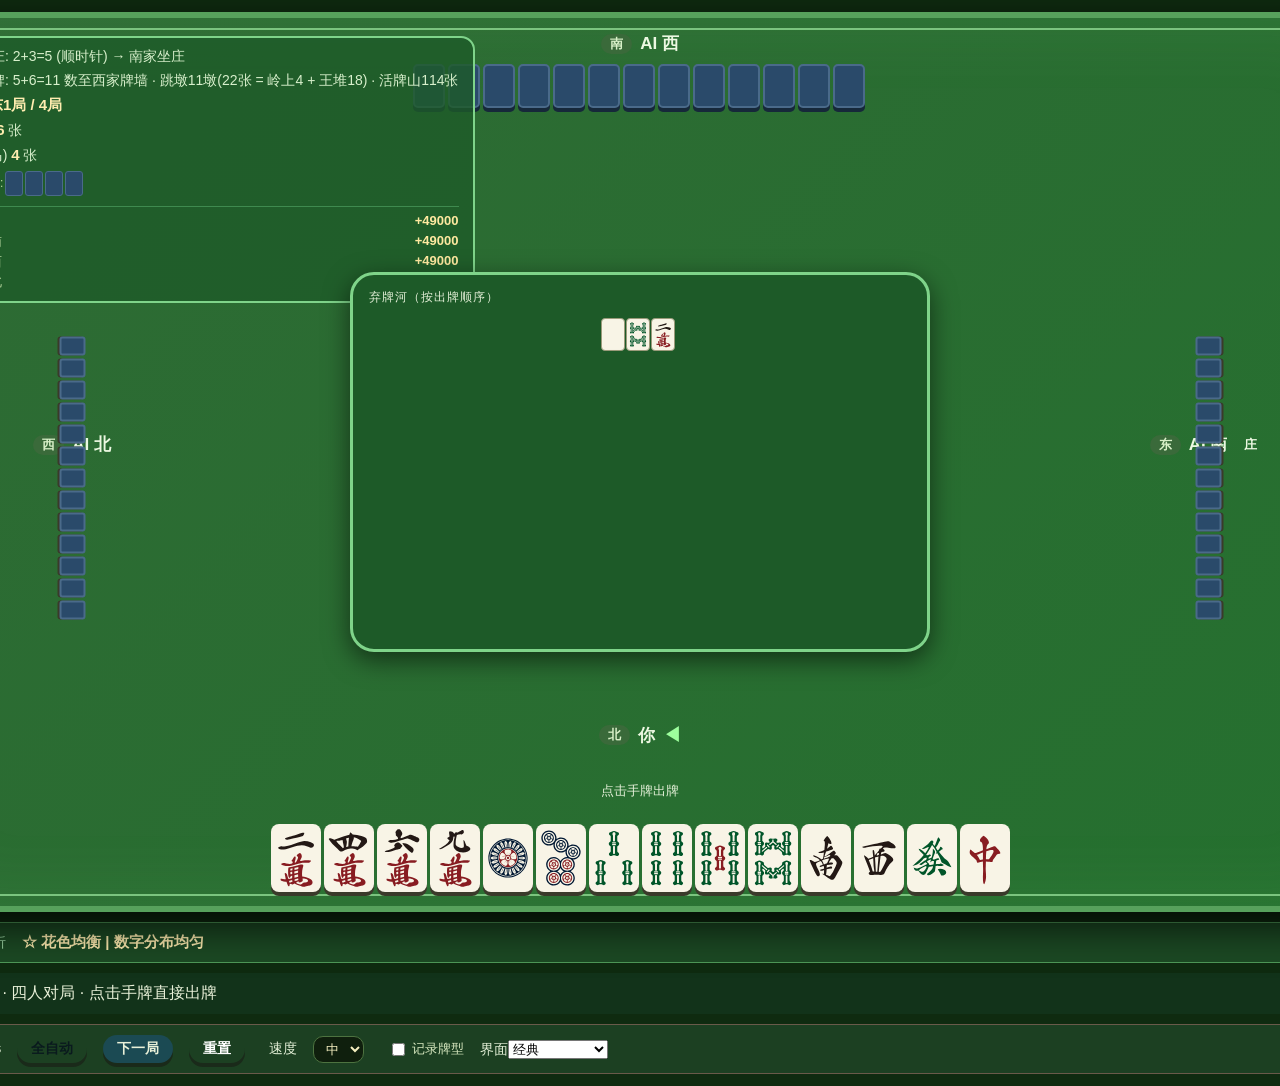
==== commit 650bd658: "﻿混合外壳：WebView2 承载现有 UI + C# 引擎一次换完 Web 侧改动（最小） - 新增 js/host_adapter.js：?engine=csharp 且在 WebView2 宿主" ====
--- a/index.html
+++ b/index.html
@@ -75,6 +75,8 @@
 <script src="src/aiPlayer.js"></script>
 <script src="src/winchecker.js"></script>
 <script src="src/engine.js"></script>
+<!-- C#（WinForms + WebView2）适配器：仅 ?engine=csharp 且运行在 WebView2 宿主里时接管；默认仍是 JS 引擎 -->
+<script src="js/host_adapter.js"></script>
 <script src="js/game.js"></script>
 </body>
 </html>
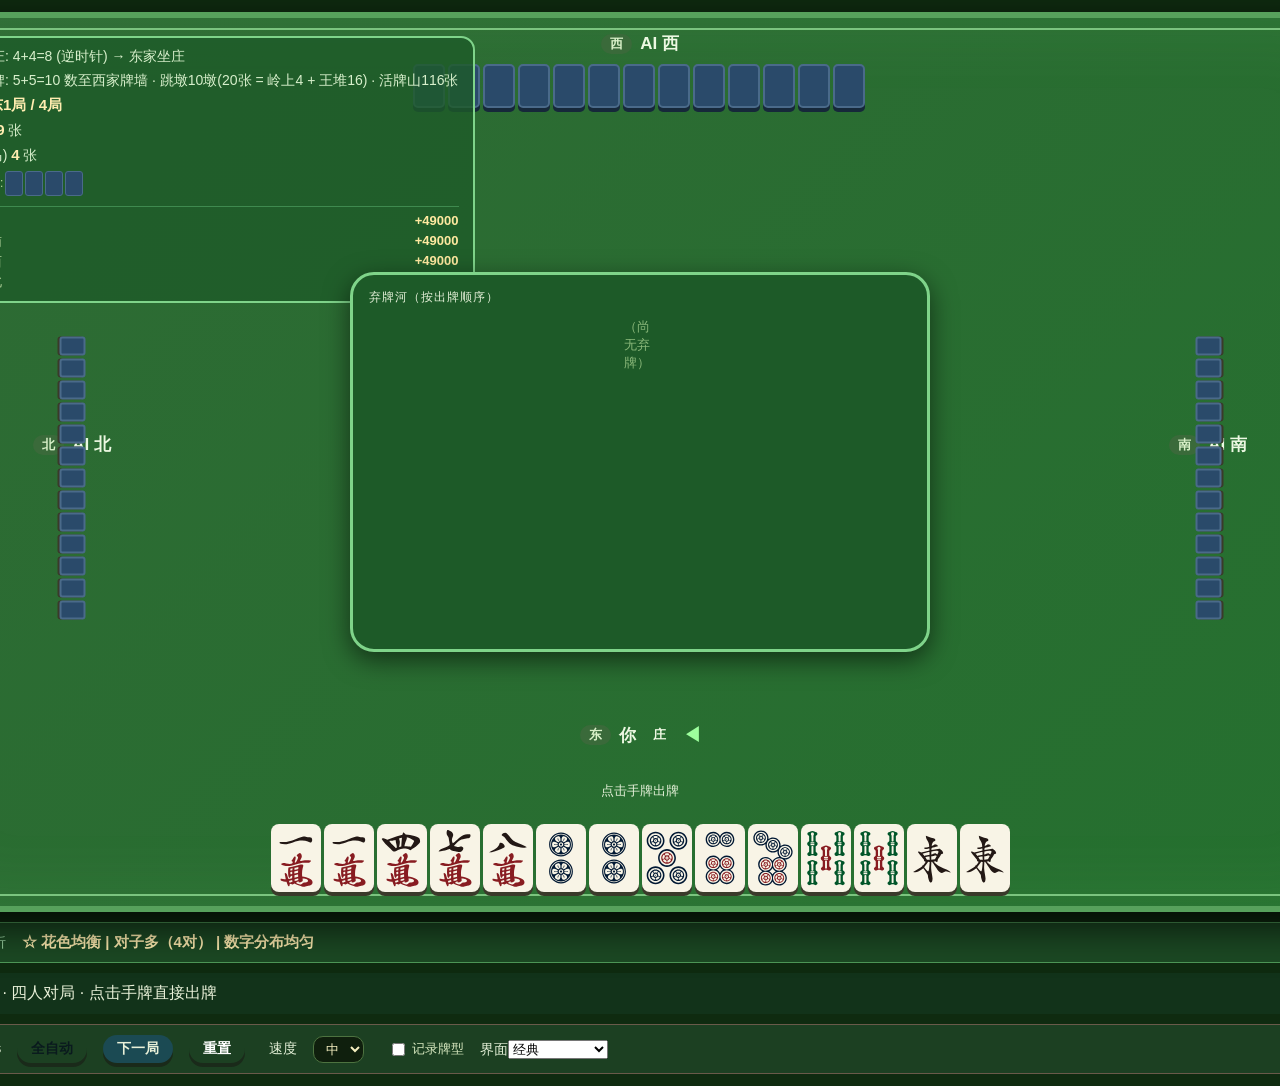
==== commit fda7ad4d: "﻿业务逻辑真正迁进 C#：判定/听牌/AI 桥接 + 条件加载 - index.html：9 个静态 script 改 document.write 条件加载   csharp 模式只加载 host_" ====
--- a/index.html
+++ b/index.html
@@ -67,16 +67,32 @@
 </div>
 <div class="debug-log" id="debugLog"></div>
 </div>
-<script src="src/handAnalyzer.js"></script>
-<script src="src/tiles.js"></script>
-<script src="src/uuid.js"></script>
-<script src="src/notation.js"></script>
-<script src="src/tenpai.js"></script>
-<script src="src/aiPlayer.js"></script>
-<script src="src/winchecker.js"></script>
-<script src="src/engine.js"></script>
-<!-- C#（WinForms + WebView2）适配器：仅 ?engine=csharp 且运行在 WebView2 宿主里时接管；默认仍是 JS 引擎 -->
-<script src="js/host_adapter.js"></script>
+<!--
+  引擎脚本条件加载（必须在 js/game.js 之前同步执行）：
+  - 默认（浏览器 / JS 引擎）：按原顺序加载 handAnalyzer → tiles → uuid → notation → tenpai → aiPlayer → winchecker → engine。
+  - csharp（?engine=csharp 且运行在 WebView2 宿主里）：只加载表现层公共脚本；
+    判役 / 听牌 / AI / 对局状态机由 host_adapter.js 桥到 C#，上面 5 个 JS 不再加载、也不进安装包。
+-->
+<script>
+(function () {
+    var useCSharpHost = false;
+    try {
+        var engine = new URLSearchParams(location.search).get('engine');
+        var webview = window.chrome && window.chrome.webview;
+        var hosts = webview && webview.hostObjects && webview.hostObjects.sync;
+        useCSharpHost = engine === 'csharp' && !!(hosts && hosts.tiisu);
+    } catch (e) {}
+
+    var scripts = useCSharpHost
+        ? ['js/host_adapter.js', 'src/tiles.js', 'src/uuid.js', 'src/notation.js']
+        : ['src/handAnalyzer.js', 'src/tiles.js', 'src/uuid.js', 'src/notation.js',
+           'src/tenpai.js', 'src/aiPlayer.js', 'src/winchecker.js', 'src/engine.js'];
+
+    for (var i = 0; i < scripts.length; i++) {
+        document.write('<script src="' + scripts[i] + '"><\/script>');
+    }
+})();
+</script>
 <script src="js/game.js"></script>
 </body>
 </html>
